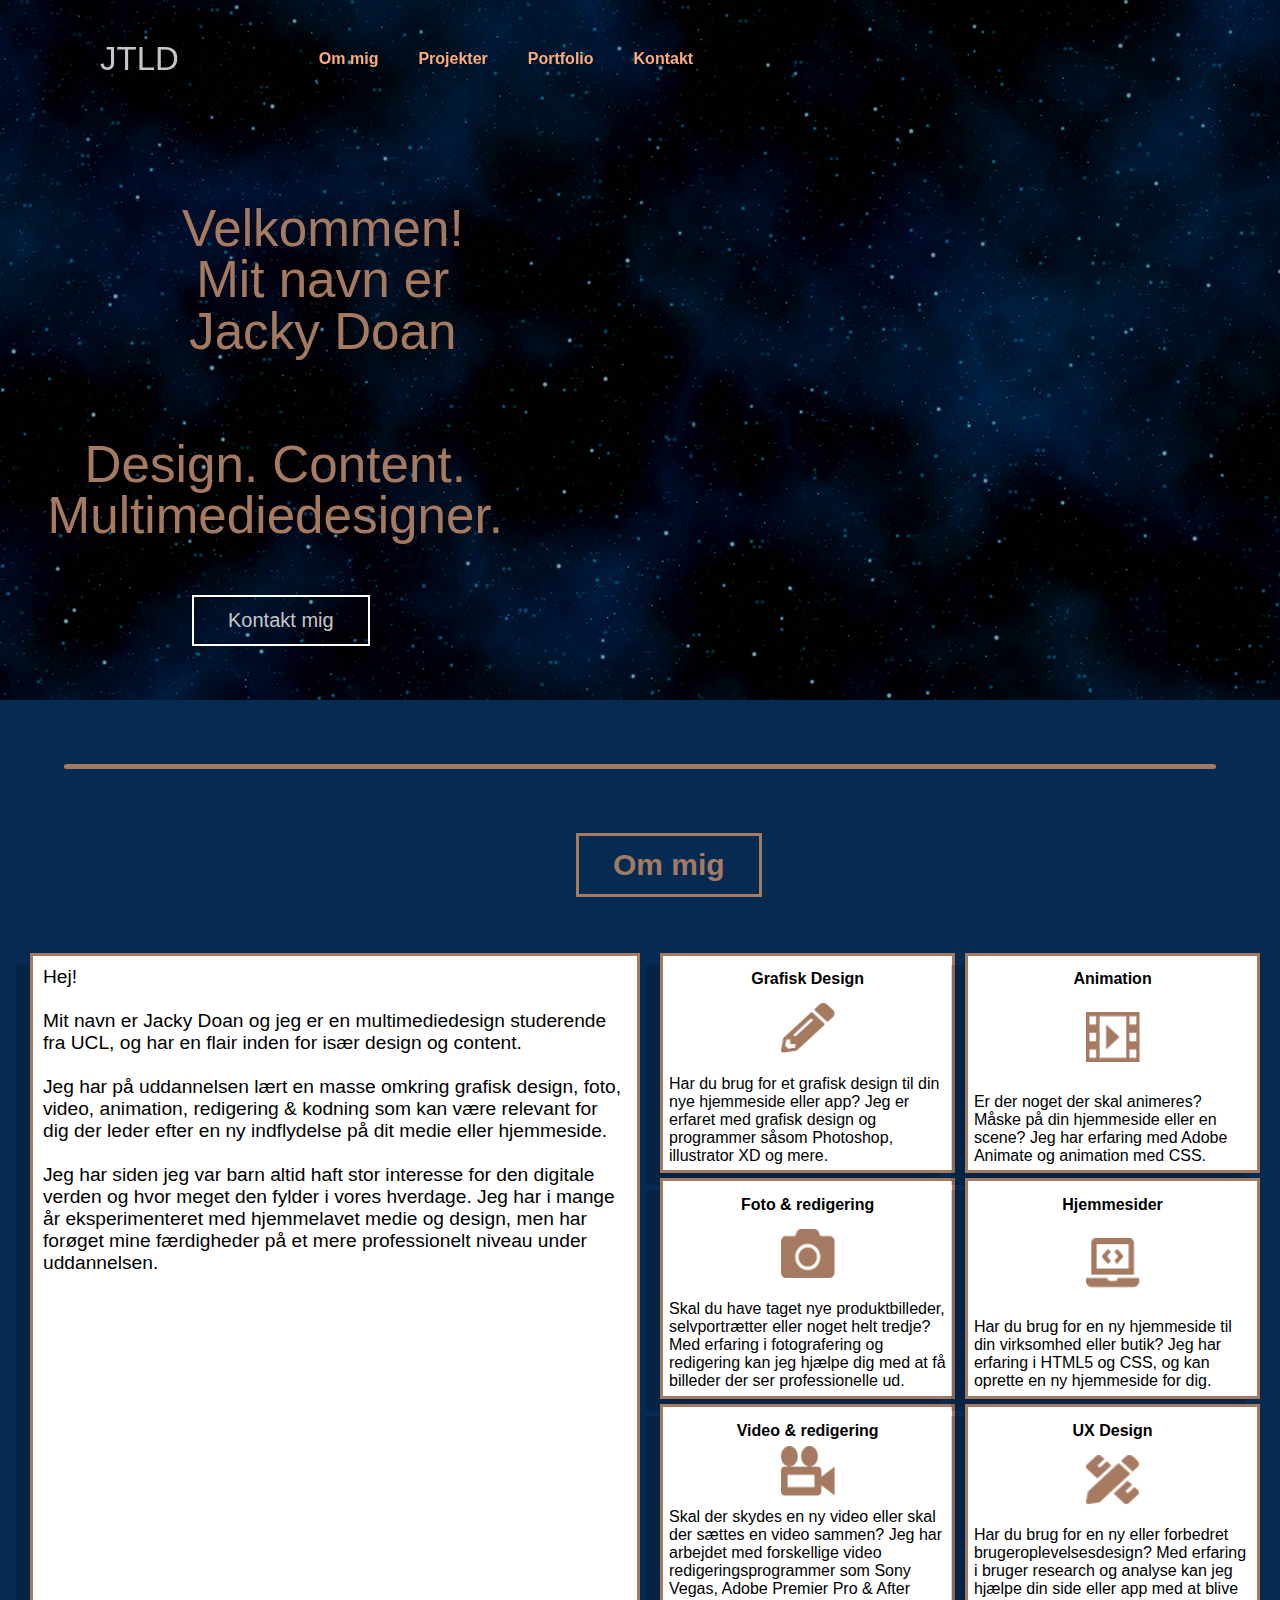
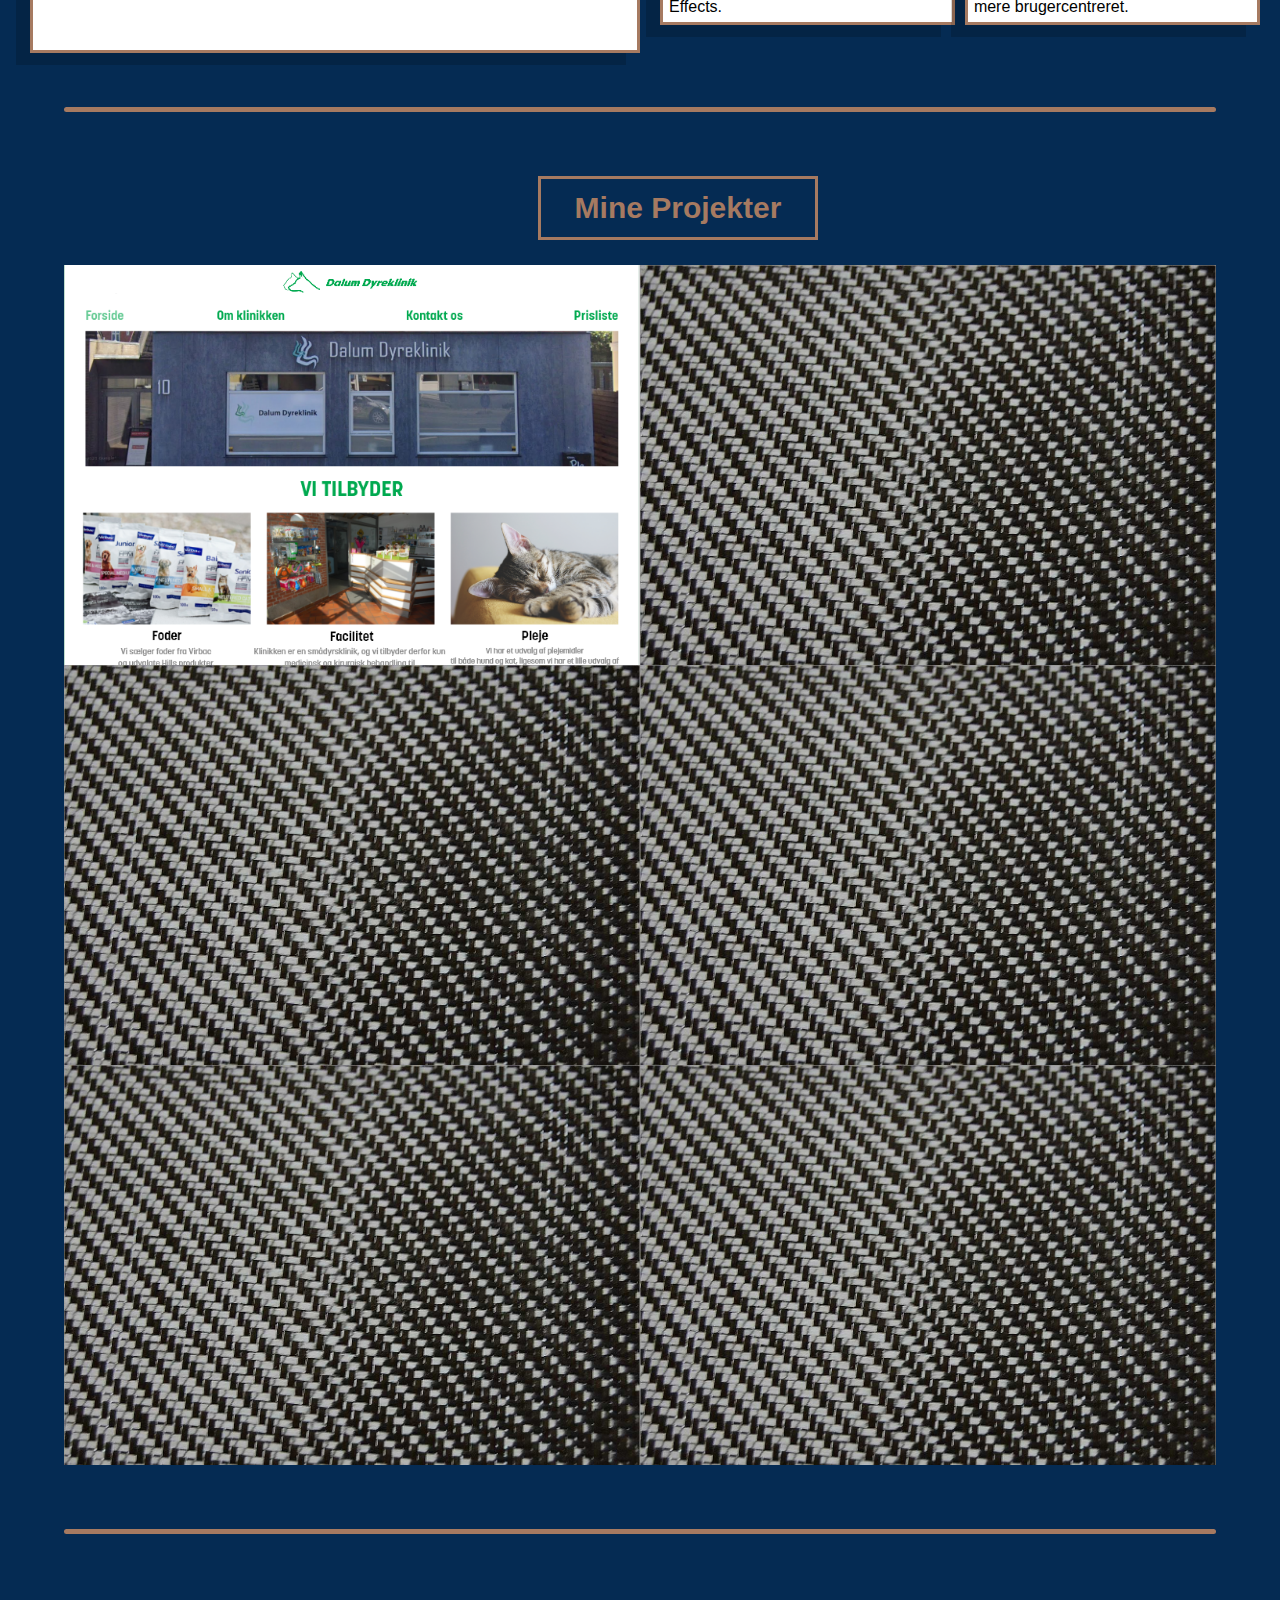
==== index.html @ afca7ecc "projekter" ====
<!DOCTYPE html>
<html lang="en">
  <head>
    <meta charset="UTF-8" />
    <meta name="viewport" content="width=device-width, initial-scale=1.0" />
    <link rel="stylesheet" type="text/css" href="style.css" />
    <title>Præsentationsportfolio</title>
  </head>

  <body>
    <div class="wrapper">
      <!--  header -->
      <header>
        <div>
          <a href="#" class="logo">JTLD</a>
          <nav>
            <ul>
              <li><a href="#about">Om mig</a></li>
              <li><a href="#projects">Projekter</a></li>
              <li><a href="https://proces.jackytld.dk/">Portfolio</a></li>
              <li><a href="#footer">Kontakt</a></li>
            </ul>
          </nav>
        </div>

        <div class="toggle" onclick="toggleClassName();"></div>
      </header>

      <!--  Sidebar -->

      <div class="sidebar">
        <ul>
          <li><a href="#about">Om mig</a></li>
          <li><a href="#projects">Projekter</a></li>
          <li><a href="https://proces.jackytld.dk/">Portfolio</a></li>
          <li><a href="#footer">Kontakt</a></li>
        </ul>
      </div>
    </div>

    <!-- Hero -->

    <section class="hero">
      <div class="split">
        <div class="hero-txt">
          <h1>Velkommen!<br>Mit navn er<br><b>Jacky Doan</b></h1>
          <p>Design. Content. Multimediedesigner.</p>
        </div>
        <div class="hero-img"></div>
      </div>

      <div class="contactBtn">
        <a href="#footer">Kontakt mig</a>
      </div>

    </section>
    
    <!-- About -->
    
    <div class="line" id="about"></div>

    <section class="about">

    <div class="ommig"><p>Om mig</p></div>

    <div class="split2">
      <div class="en">
        <div><p>Hej!<br><br>
          Mit navn er Jacky Doan og jeg er en multimediedesign studerende fra UCL, og har en flair inden for især design og content. 
          <br><br>
          Jeg har på uddannelsen lært en masse omkring grafisk design, foto, video, animation, redigering & kodning som kan være relevant for dig der leder efter en ny indflydelse på dit medie eller hjemmeside.
          <br><br>
          Jeg har siden jeg var barn altid haft stor interesse for den digitale verden og hvor meget den fylder i vores hverdage. Jeg har i mange år eksperimenteret med hjemmelavet medie og design, men har forøget mine færdigheder på et mere professionelt niveau under uddannelsen.</div>
        </p>
        </div>

      <div class="seks">
        <div class="boxes">
          <div class="box1">
            <h4 class="skills-title">Grafisk Design</h4>
              <img src="images/pencil-alt.png" class="skills-img"/>
            <p class="box-txt">Har du brug for et grafisk design til din
            nye hjemmeside eller app? Jeg er 
            erfaret med grafisk design og
            programmer såsom Photoshop, illustrator
            XD og mere.</p>
            </div>

          <div class="box2">
            <h4 class="skills-title">Foto & redigering</h4>
              <img src="images/camera.png" class="skills-img"/>
            <p class="box-txt">Skal du have taget nye produktbilleder,
            selvportrætter eller noget helt tredje?
            Med erfaring i fotografering og 
            redigering kan jeg hjælpe dig med at få
            billeder der ser professionelle ud.</p>
            </div>

          <div class="box3">
            <h4 class="skills-title">Video & redigering</h4>
              <img src="images/metro-video-camera.png" class="skills-img"/>
            <p class="box-txt">Skal der skydes en ny video eller skal der
            sættes en video sammen? Jeg har arbejdet
            med forskellige video redigeringsprogrammer 
            som Sony Vegas, Adobe Premier Pro
            & After Effects.</p>
            </div>
        </div>

        <div class="boxes">
          <div class="box4">
            <h4 class="skills-title">Animation</h4>
            <img src="images/metro-film.png" class="skills-img"/>
            <p class="box-txt">Er der noget der skal animeres? Måske 
            på din hjemmeside eller en scene?  Jeg
            har erfaring med Adobe Animate og 
            animation med CSS.</p></div>

          <div class="box5">
            <h4 class="skills-title">Hjemmesider</h4>
            <img src="images/laptop-code.png" class="skills-img"/>
            <p class="box-txt">Har du brug for en ny hjemmeside til din 
            virksomhed eller butik? Jeg har erfaring i HTML5 og CSS, 
            og kan oprette en ny hjemmeside for dig.</p>
          </div>

          <div class="box6">
            <h4 class="skills-title">UX Design</h4>
            <img src="images/pencil-ruler.png" class="skills-img"/>
            <p class="box-txt">Har du brug for en ny eller forbedret 
              brugeroplevelsesdesign? Med erfaring i bruger research og analyse 
              kan jeg hjælpe din side eller app med at blive mere brugercentreret.</p></div>
        </div>
      </div>
    </div>
</section>

    <div class="line" id="projects"></div>

  <!-- Projekter -->

    <div class="mineprojekter"><p>Mine Projekter</p></div>

    <section class="projects">

      <div class="portfolio">

        <!--Portfolio item 1-->
        <a href="portfolio-item.html" class="portfolio-item">
            <img src="images/redesign.png" class="portfolio-img">
        </a>

        <!--Portfolio item 2-->
        <a href="#" class="portfolio-item">
          <img src="images/portfolio-template.jpg" alt="" class="portfolio-img">
      </a>

        <!--Portfolio item 3-->
        <a href="#" class="portfolio-item">
          <img src="images/portfolio-template.jpg" alt="" class="portfolio-img">
      </a>

        <!--Portfolio item 4-->
        <a href="#" class="portfolio-item">
          <img src="images/portfolio-template.jpg" alt="" class="portfolio-img">
      </a>

        <!--Portfolio item 5-->
        <a href="#" class="portfolio-item">
          <img src="images/portfolio-template.jpg" alt="" class="portfolio-img">
      </a>

        <!--Portfolio item 6-->
        <a href="#" class="portfolio-item">
          <img src="images/portfolio-template.jpg" alt="" class="portfolio-img">
      </a>

      </div>

<!---
    <div class="split3">

      <div class="projekter">

        <div class="projekt-container"></div>
        <div class="projekt-billede"></div>
        <div class="projekt-beskrivelse">test</div>

        <div class="projekt-container"></div>
        <div class="projekt-billede"></div>
        <div class="projekt-beskrivelse">test</div>

        <div class="projekt-container"></div>
        <div class="projekt-billede"></div>
        <div class="projekt-beskrivelse">test</div>

        <div class="projekt-container"></div>
        <div class="projekt-billede"></div>
        <div class="projekt-beskrivelse">test</div>

        <div class="projekt-container"></div>
        <div class="projekt-billede"></div>
        <div class="projekt-beskrivelse">test</div>

        <div class="projekt-container"></div>
        <div class="projekt-billede"></div>
        <div class="projekt-beskrivelse">test</div>

      </div> -->

    </div>
</section>

    <div class="line"></div>
  <!-- Kontakt Mig -->
    <footer id="footer">Kontakt</footer>

    <script type="text/javascript">
      function toggleClassName() {
        var sidebar = document.querySelector(".sidebar");
        var wrapper = document.querySelector(".wrapper");
        var toggle = document.querySelector(".toggle");
        sidebar.classList.toggle("active");
        wrapper.classList.toggle("active");
        toggle.classList.toggle("active");
      }

      window.addEventListener("scroll", function () {
        var header = document.querySelector("header");
        header.classList.toggle("sticky", window.scrollY > 0);
      });
    </script>

  </body>
</html>
---- style.css ----
/* UTIL */

:root {
  --background: #052b53;
  --lightgrey: #c5c6c7;
  --orange: #a67a61;
  --grey: #6E6E74;
}

img {
  width: 100%;
}

/* SITE */

@import url('https://fonts.googleapis.com/css2?family=Montserrat:ital,wght@0,100;0,200;0,300;0,400;0,500;0,600;0,700;0,800;0,900;1,100;1,200;1,300;1,400;1,600;1,700;1,800;1,900&display=swap');
@import url("https://use.typekit.net/xly5fcc.css");

* {
  margin: 0;
  padding: 0;
  box-sizing: border-box;
  scroll-behavior: smooth;
  font-family: 'Montserrat', sans-serif;
}
body {
  background: var(--background);
  height: 1000px;
  overflow-x: hidden;
}

.wrapper {
  position: relative;
  transition: 0.5s;
  left: 0;
}
.wrapper.active {
  left: -250px;
}

/* --- HEADER --- */

header {
  position: fixed;
  top: 0;
  left: 0;
  width: 100%;
  padding: 40px 100px;
  display: flex;
  justify-content: space-between;
  align-items: center;
  z-index: 10000;
  transition: 0.5s;
}

header div {
  display: flex;
}

header.sticky {
  padding: 20px 100px;
  background: var(--grey);
}

header .toggle {
  position: relative;
  width: 36px;
  height: 28px;
  background: url(images/toggle.png);
  background-size: cover;
  cursor: pointer;
}
header .toggle.active {
  background: url(images/close.png);
  background-size: cover;
}

@media (min-width: 991px) {
  header .toggle {
    display: none;
  }
}
.logo {
  display: flex;
  font-size: 33px;
  text-decoration: none;
  color: var(--lightgrey);
}

@media (max-width: 991px) {
  nav {
    display: none;
  }
}

nav ul {
  margin-left: 120px;
  display: flex;
  height: 100%;
  align-items: center;
  list-style: none;
}

nav ul a {
  padding: 20px 20px;
  text-decoration: none;
  color: #fdab7b;
  font-weight: bold;
}

nav ul a:hover {
  color: rgb(255, 255, 255);
}


/* --- SIDEBAR --- */

.sidebar {
  position: fixed;
  right: -200px;
  top: 0;
  width: 200px;
  height: 100%;
  background: var(--grey);
  display: flex;
  justify-content: center;
  align-items: center;
  z-index: 100;
  transition: 0.5s;
}
.sidebar.active {
  right: 0;
}
.sidebar ul {
  position: relative;
  display: flex;
  flex-direction: column;
}
.sidebar ul li {
  list-style: none;
  margin: 5px 0;
}
.sidebar ul li a {
  color: #fff;
  font-size: 30px;
  font-weight: 400;
  text-decoration: none;
}
.sidebar ul li a:hover {
  color: #3f8ffc;
}

/* --- HERO --- */

.hero {
  background-image: linear-gradient(rgba(0, 0, 0, 0.445), rgba(0, 0, 0, 0.411)),
    url("images/space3.jpg");
  height: 700px;
  width: 100%;
  object-fit: contain;
  background-position: center;
  background-size: cover;
}

.split {
  display: flex;
  height: 100%;
}

.split div {
  display: flex;
  justify-content: center;
  align-items: center;
  width: 50%;
}

.hero-txt {
  color: var(--orange);
  width: 100%;
}

.hero-txt h1 {
  font-weight: 300;
  color: var(--orange);
  line-height: 1em;
  text-align: center;
  position: relative;
  font-size: 4vw;
  bottom: 10%;
  left: 35%;
  width: 100%;
}

.hero-txt p {
  font-weight: 300;
  line-height: 1em;
  color: var(--orange);
  text-align: center;
  position: relative;
  font-size: 4vw;
  top: 20%;
  right: 30%;
}

.hero-img {
  background-image: url("images/portraet2.png");
  position: relative;
  height: 100%;
  background-position: right bottom;
  background-size: contain;
  background-repeat: no-repeat;

}

.line {
  width: 90%;
  height: 5px;
  background: var(--orange);
  margin: 5%;
  border-radius: 5px;
}

.contactBtn {
  display: inline-block;
  text-decoration: none;
  color: #fff;
  border: 2px solid #fff;
  padding: 12px 34px;
  font-size: 20px;
  background: transparent;
  position: relative;
  cursor: pointer;
  bottom: 15%;
  left: 15%;
}

.contactBtn:hover {
  border: 2px solid #c0c0c0;
  background: #c0c0c083;
  transition: 1s;
}

.contactBtn a {
  text-decoration: none;
  color: var(--lightgrey);
}

@media (max-width: 991px) {
  
.hero {
    height: 40%;
    width: 100%;;
  }

  .hero-txt h1 {
    font-size: 5vw;
    position: relative;
    left: 60%;
  }

  .hero-txt p {
    font-size: 5vw;
    position: relative;
    right: 20%;
  }

  .contactBtn {
  font-size: 2.5vw;
}

}

/* --- About --- */

.ommig {
  font-family: "futura-pt", sans-serif;
  font-style: normal;
  color: var(--orange);
  font-weight: bold;
  font-size: 30px;
  position: relative;
  border: 3px solid var(--orange);
  display: inline-block;
  text-decoration: none;
  background: transparent;
  padding: 12px 34px;
  margin-left: 45%;
  margin-bottom: 2%;
  
}

.split2 {
  display: flex;
  height: 700px;
  font-family: 'Futura PT', sans-serif;
  font-weight: medium;
  margin: 20px;
}

.en {
  display: flex;
  height: 100%;
  background-color: white;
  margin: 10px;
  padding: 10px;
  width: 50%;
  border: 3px solid var(--orange);
  font-size: 1.5vw;
  box-shadow: -14px 12px 0px rgba(0, 0, 0, 0.16);
  font-family: 'futura-pt', sans-serif;
}

.seks {
  display: flex;
  max-height: 700px;
  width: 50%;
}

.seks div {
  width: 100%;
  margin: 5px;
}


.box1, .box2, .box3, .box4, .box5, .box6 {
  background-color: white;
  height: 32%;
  border: 3px solid var(--orange);
  box-shadow: -14px 12px 0px rgba(0, 0, 0, 0.16);
  position: relative;
  display: flex;
  flex-direction: column;
}

.box-txt {
  padding: 2%;
}

.skills-title {
  text-align: center;
  margin-top: 5%;
}

.skills-img {
  height: 50px;
  width: 54px;
  margin: auto;
  max-width: 100%;
}

@media (max-width: 991px) {
  .split2 {
    flex-direction: column;
  }

  .en {
    width: 96%;
    margin-right: 10px;
    font-size: 12px;
  }

  .seks {
    width: 96%;
    height: 100%;
    font-size: 12px;
  }

  .ommig {
    font-size: 16px;
  }

}

/* --- Projekter --- */

.mineprojekter {
  font-family: "futura-pt", sans-serif;
  font-style: normal;
  color: var(--orange);
  font-weight: bold;
  font-size: 30px;
  position: relative;
  border: 3px solid var(--orange);
  display: inline-block;
  text-decoration: none;
  background: transparent;
  padding: 12px 34px;
  margin-left: 42%;
  margin-bottom: 2%;
}

.projects {
  margin-left: 5%;
  margin-right: 5%;
}

.portfolio {
  display: grid;
  grid-template-columns: repeat(auto-fit, minmax(500px, 1fr));
}

.portfolio-item {
  background: var(--orange);
  overflow: hidden;
  height: 400px;
}

.portfolio-img {
  transition: transform 750ms cubic-bezier(.5, 0, .5, 1),
  opacity 250ms linear;
}

.portfolio-img:hover {
  transform: scale(1.2);
  opacity: .75;
}

/* Individual portfolio item styles */

.content {
}

.portfolio-container {
  margin-top: 10%;
  margin-left: 5%;
  margin-right: 5%;
  padding: 2%;
  background-color: white;
  border: 5px solid var(--orange);
  box-shadow: -14px 12px 0px rgba(0, 0, 0, 0.16);
}

.portfolio-item-individual {
  max-width: 1000px;
  margin: 0 auto;
}

.portfolio-item-individual p, h1 {
  max-width: 1000px;
  margin-left: 2%;
  font-size: 28px;
}

.gap {
  height: 7%;
}

/*
.split3 {
  display: grid;
  height: 100%;
  margin-left: 5%;
  margin-right: 5%;
  grid-template-rows: repeat(6, 1fr);
  grid-template-columns: repeat(2, 1fr);
 
}

.projekt-container {
  display: grid;
  grid-template-rows: repeat(2, 1fr);
}

.projekt-billede {
  display: grid;
  background-color: white;
  height: 100%;
  width: 500px;
  border: 3px solid var(--orange);
}

.projekt-beskrivelse {
  display: grid;
  height: 100%;
  width: 500px;
  border: 1px solid black;
}  */
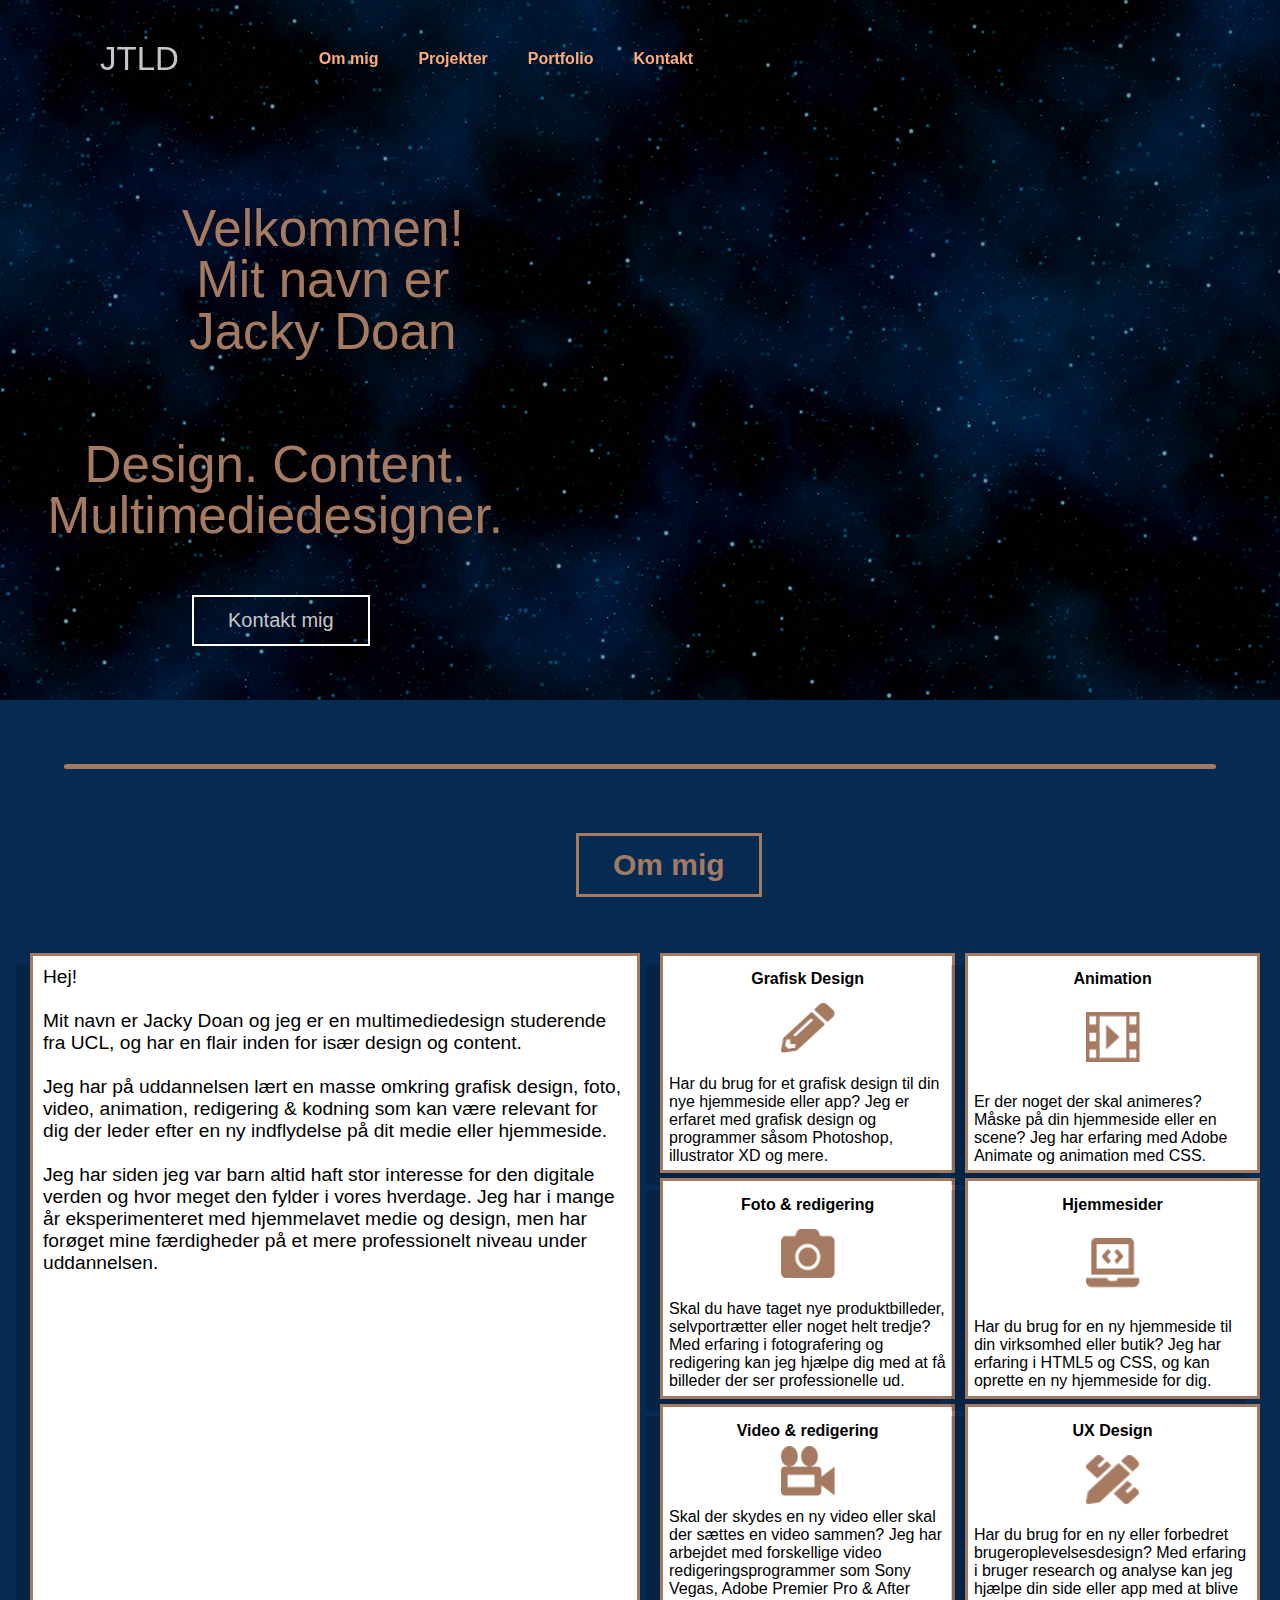
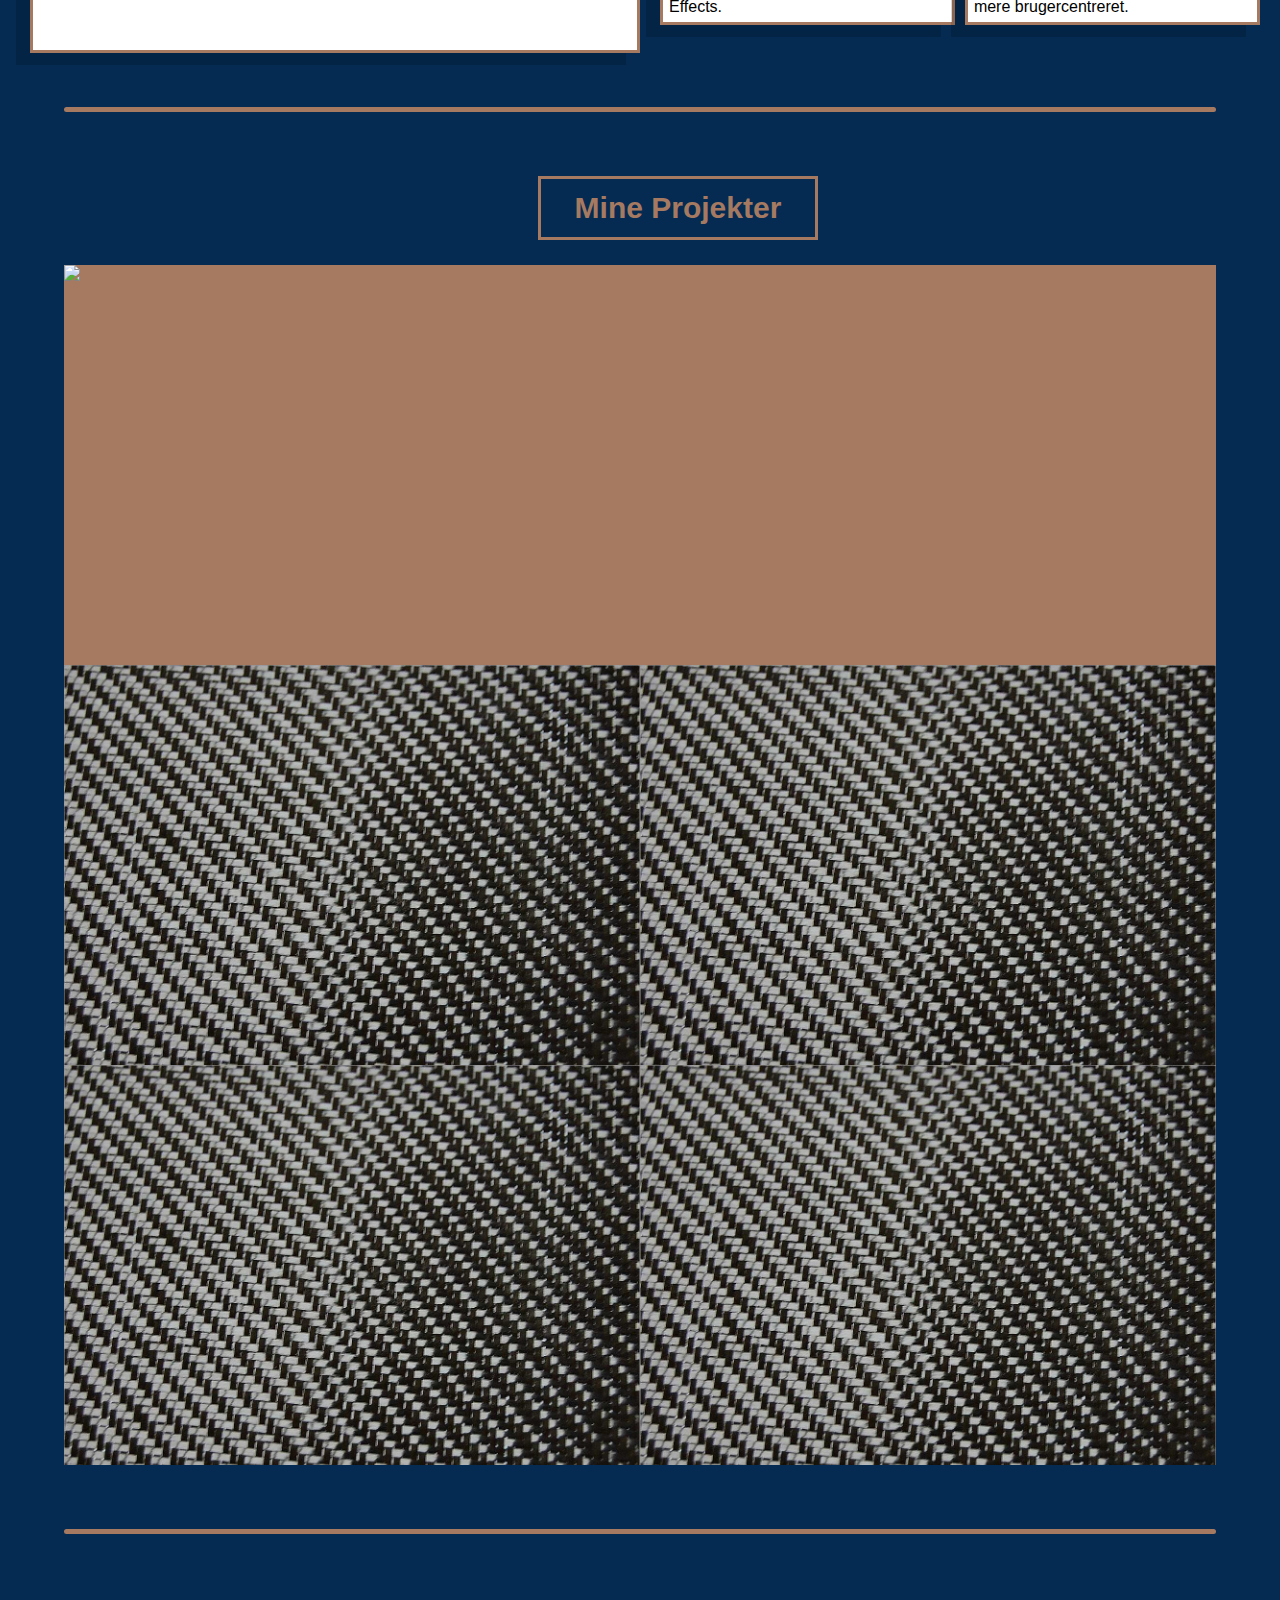
==== commit b8d7da66: "portfolio" ====
--- a/index.html
+++ b/index.html
@@ -147,31 +147,31 @@
 
         <!--Portfolio item 1-->
         <a href="portfolio-item.html" class="portfolio-item">
-            <img src="images/redesign.png" class="portfolio-img">
+            <img src="images/Monitor-Pro-Display-XDR-Mockup.png" class="portfolio-img">
         </a>
 
         <!--Portfolio item 2-->
-        <a href="#" class="portfolio-item">
-          <img src="images/portfolio-template.jpg" alt="" class="portfolio-img">
+        <a href="portfolio-item2.html" class="portfolio-item">
+          <img src="images/installationsprojektmockup.png" alt="" class="portfolio-img">
       </a>
 
         <!--Portfolio item 3-->
-        <a href="#" class="portfolio-item">
+        <a href="portfolio-item3.html" class="portfolio-item">
           <img src="images/portfolio-template.jpg" alt="" class="portfolio-img">
       </a>
 
         <!--Portfolio item 4-->
-        <a href="#" class="portfolio-item">
+        <a href="portfolio-item4.html" class="portfolio-item">
           <img src="images/portfolio-template.jpg" alt="" class="portfolio-img">
       </a>
 
         <!--Portfolio item 5-->
-        <a href="#" class="portfolio-item">
+        <a href="portfolio-item5.html" class="portfolio-item">
           <img src="images/portfolio-template.jpg" alt="" class="portfolio-img">
       </a>
 
         <!--Portfolio item 6-->
-        <a href="#" class="portfolio-item">
+        <a href="portfolio-item6.html" class="portfolio-item">
           <img src="images/portfolio-template.jpg" alt="" class="portfolio-img">
       </a>
 
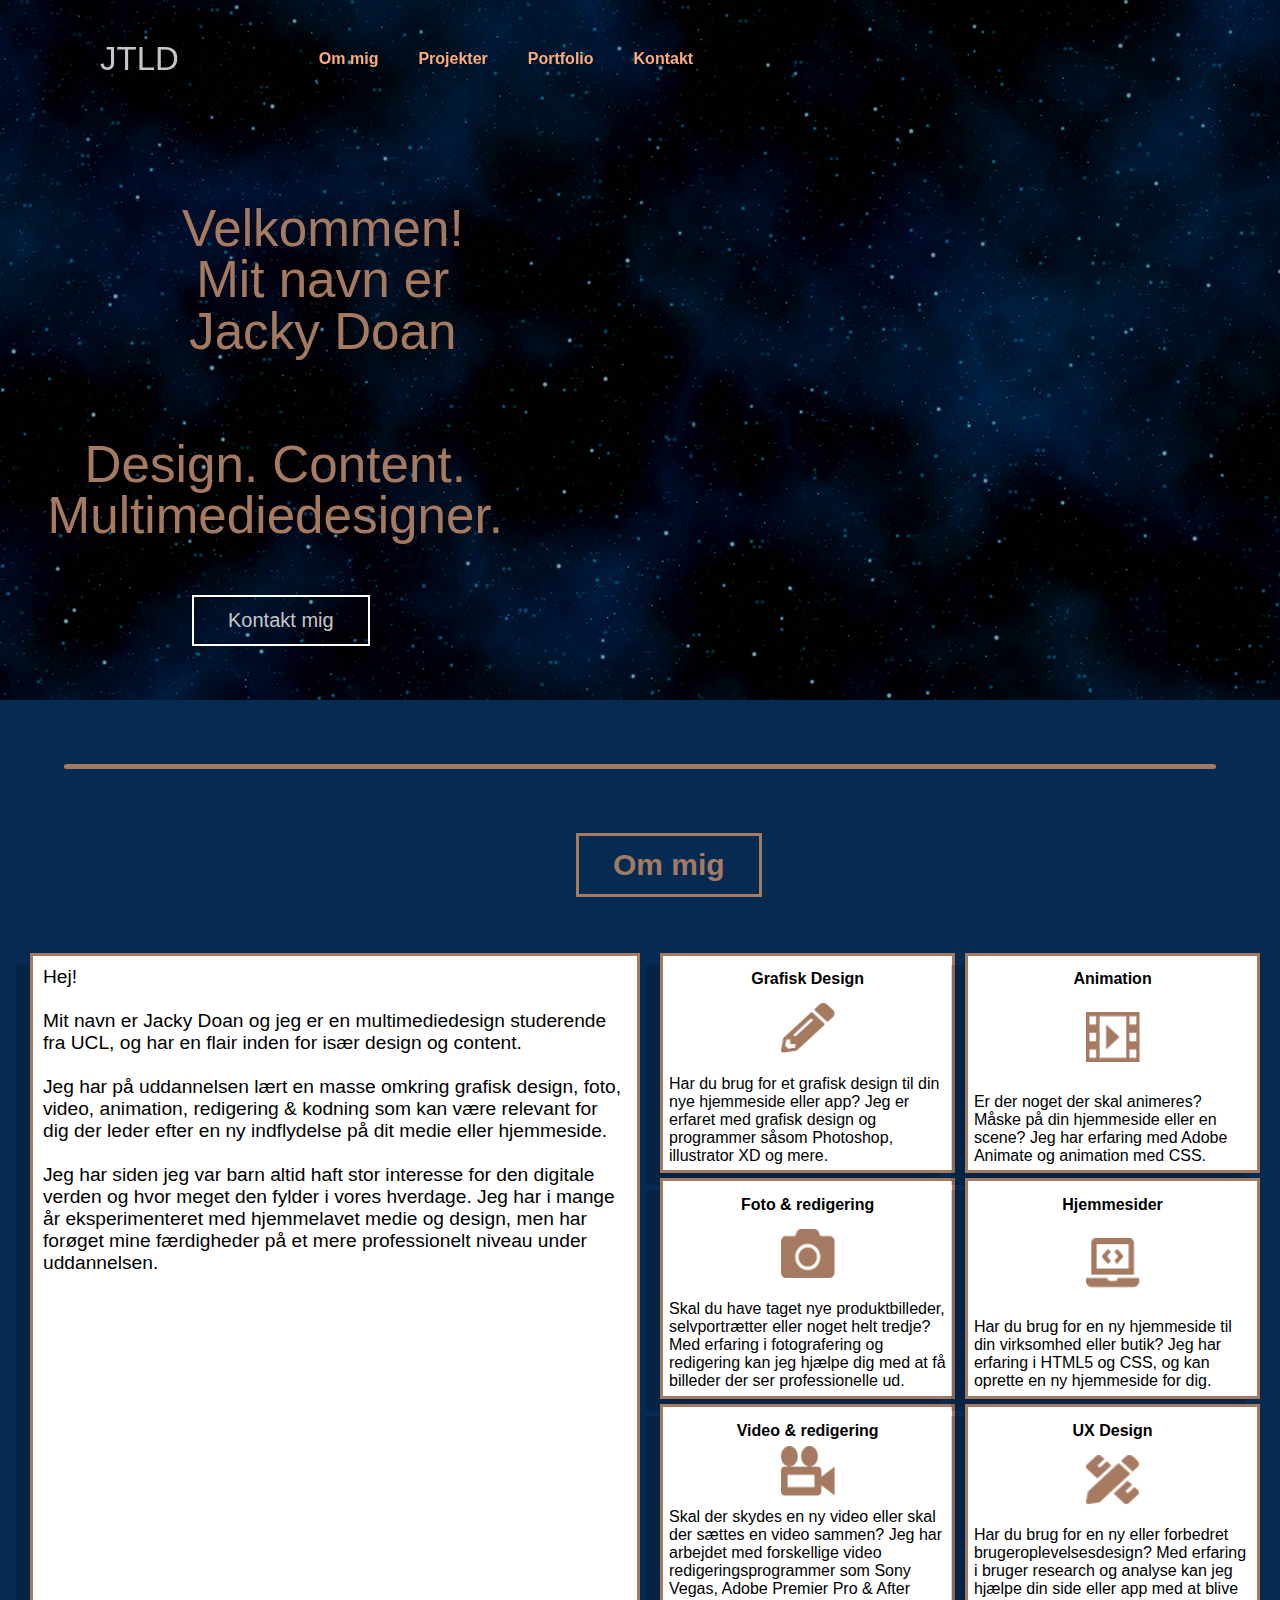
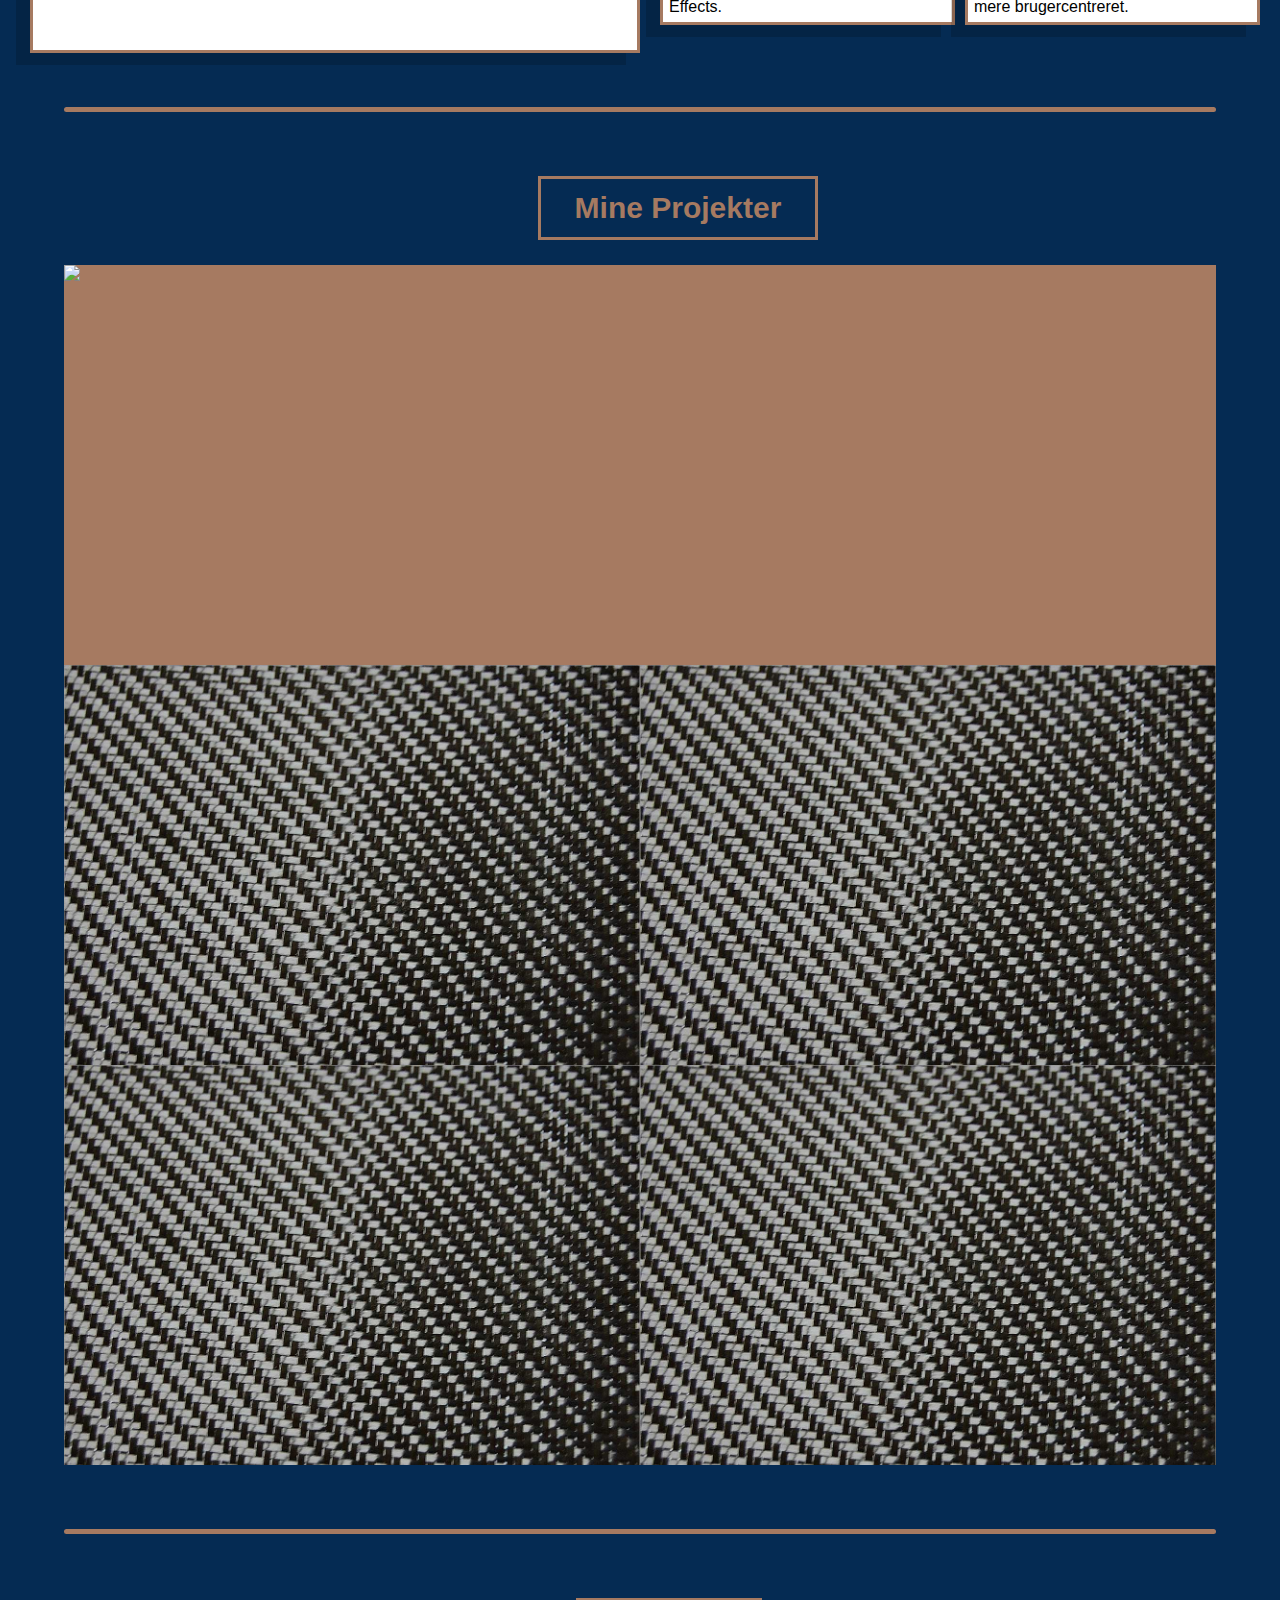
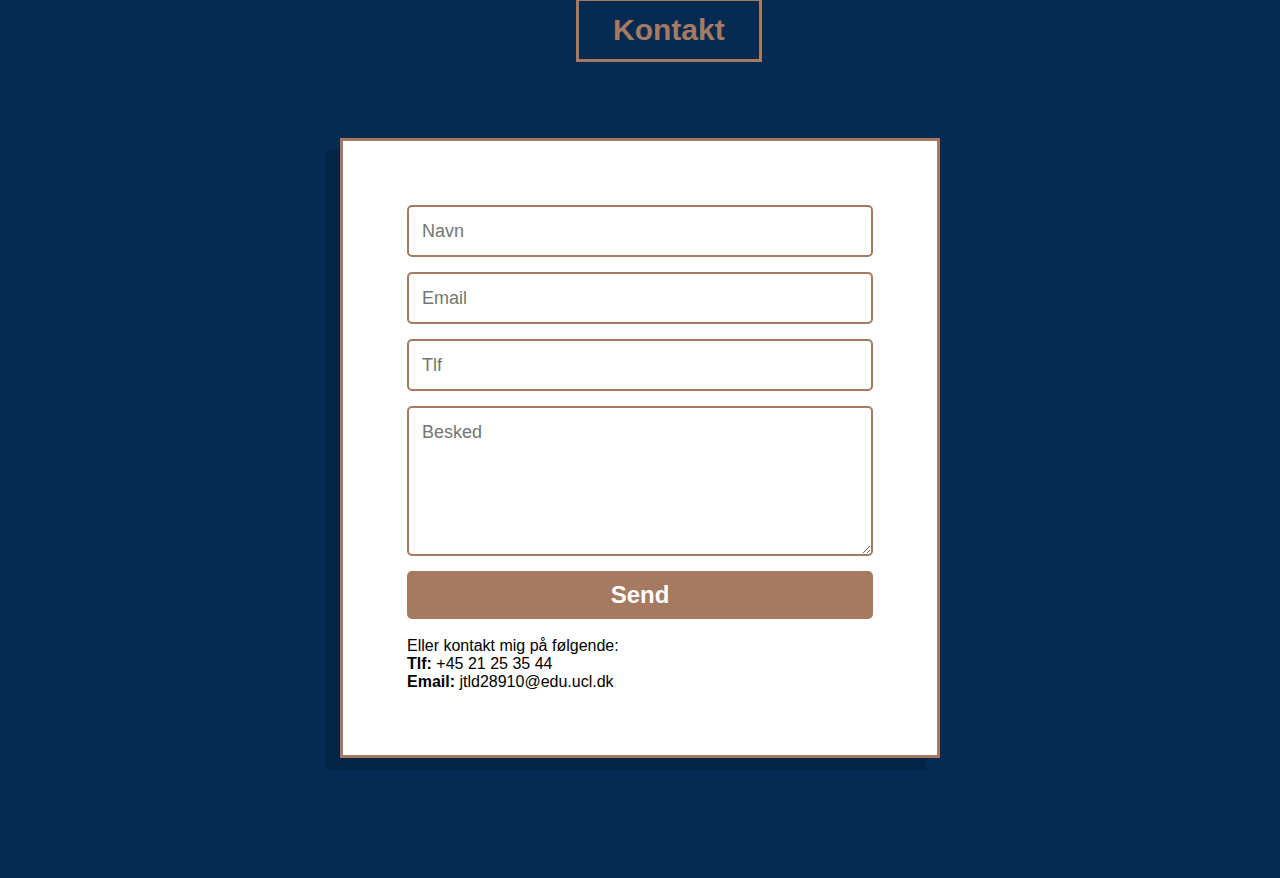
==== commit 4ae26ed9: "Contact form" ====
--- a/index.html
+++ b/index.html
@@ -177,43 +177,33 @@
 
       </div>
 
-<!---
-    <div class="split3">
-
-      <div class="projekter">
-
-        <div class="projekt-container"></div>
-        <div class="projekt-billede"></div>
-        <div class="projekt-beskrivelse">test</div>
-
-        <div class="projekt-container"></div>
-        <div class="projekt-billede"></div>
-        <div class="projekt-beskrivelse">test</div>
-
-        <div class="projekt-container"></div>
-        <div class="projekt-billede"></div>
-        <div class="projekt-beskrivelse">test</div>
-
-        <div class="projekt-container"></div>
-        <div class="projekt-billede"></div>
-        <div class="projekt-beskrivelse">test</div>
-
-        <div class="projekt-container"></div>
-        <div class="projekt-billede"></div>
-        <div class="projekt-beskrivelse">test</div>
-
-        <div class="projekt-container"></div>
-        <div class="projekt-billede"></div>
-        <div class="projekt-beskrivelse">test</div>
-
-      </div> -->
-
     </div>
 </section>
 
     <div class="line"></div>
-  <!-- Kontakt Mig -->
-    <footer id="footer">Kontakt</footer>
+    
+    
+
+  <!-- Kontakt -->
+
+    <div class="kontakt"><p>Kontakt</p></div>
+    <footer id="footer">
+
+      <form>      
+        <input name="name" type="text" class="feedback-input" placeholder="Navn" />   
+        <input name="email" type="text" class="feedback-input" placeholder="Email" />
+        <input name="tlf" type="text" class="feedback-input" placeholder="Tlf" />
+        <textarea name="text" class="feedback-input" placeholder="Besked"></textarea>
+        <input type="submit" value="Send"/>
+        <p><br>Eller kontakt mig på følgende:<br><b>Tlf:</b> +45 21 25 35 44<br><b>Email:</b> jtld28910@edu.ucl.dk</p>
+      </form>
+
+      <div class="contact-box">
+      </div>
+
+    </footer>
+
+    <div class="gap"></div>
 
     <script type="text/javascript">
       function toggleClassName() {
--- a/style.css
+++ b/style.css
@@ -416,9 +416,6 @@
 }
 
 /* Individual portfolio item styles */
-
-.content {
-}
 
 .portfolio-container {
   margin-top: 10%;
@@ -445,34 +442,86 @@
   height: 7%;
 }
 
-/*
-.split3 {
-  display: grid;
-  height: 100%;
-  margin-left: 5%;
-  margin-right: 5%;
-  grid-template-rows: repeat(6, 1fr);
-  grid-template-columns: repeat(2, 1fr);
- 
-}
-
-.projekt-container {
-  display: grid;
-  grid-template-rows: repeat(2, 1fr);
-}
-
-.projekt-billede {
-  display: grid;
-  background-color: white;
-  height: 100%;
+
+/* --- Kontakt --- */
+
+.footer {
+  height: 700px;
+}
+
+.kontakt {
+  font-family: "futura-pt", sans-serif;
+  font-style: normal;
+  color: var(--orange);
+  font-weight: bold;
+  font-size: 30px;
+  position: relative;
+  border: 3px solid var(--orange);
+  display: inline-block;
+  text-decoration: none;
+  background: transparent;
+  padding: 12px 34px;
+  margin-left: 45%;
+  margin-bottom: 2%;
+}
+
+/*.contact-box {
   width: 500px;
-  border: 3px solid var(--orange);
-}
-
-.projekt-beskrivelse {
-  display: grid;
-  height: 100%;
-  width: 500px;
-  border: 1px solid black;
-}  */
-
+  height: 500px;
+  background-color: #fff;
+  border: 3px solid var(--orange);
+  top: 50%;
+  left: 50%;
+  position: relative;
+}*/
+
+form { 
+  max-width:600px; 
+  margin:50px auto; 
+  background: white;
+  border: 3px solid var(--orange);
+  padding: 5%;
+  box-shadow: -14px 12px 0px rgba(0, 0, 0, 0.16);
+}
+
+.feedback-input {
+  color:black;
+  font-family: Helvetica, Arial, sans-serif;
+  font-weight:500;
+  font-size: 18px;
+  border-radius: 5px;
+  line-height: 22px;
+  background-color: transparent;
+  border: 2px solid var(--orange);
+  transition: all 0.3s;
+  padding: 13px;
+  margin-bottom: 15px;
+  width:100%;
+  box-sizing: border-box;
+  outline:0;
+}
+
+.feedback-input:focus { border:2px solid #CC4949; }
+
+textarea {
+  height: 150px;
+  line-height: 150%;
+  resize:vertical;
+}
+
+[type="submit"] {
+  font-family: 'Montserrat', sans-serif;
+  width: 100%;
+  background:var(--orange);
+  border-radius:5px;
+  border:0;
+  cursor:pointer;
+  color:white;
+  font-size:24px;
+  padding-top:10px;
+  padding-bottom:10px;
+  transition: all 0.3s;
+  margin-top:-4px;
+  font-weight:700;
+}
+[type="submit"]:hover { background:#CC4949; }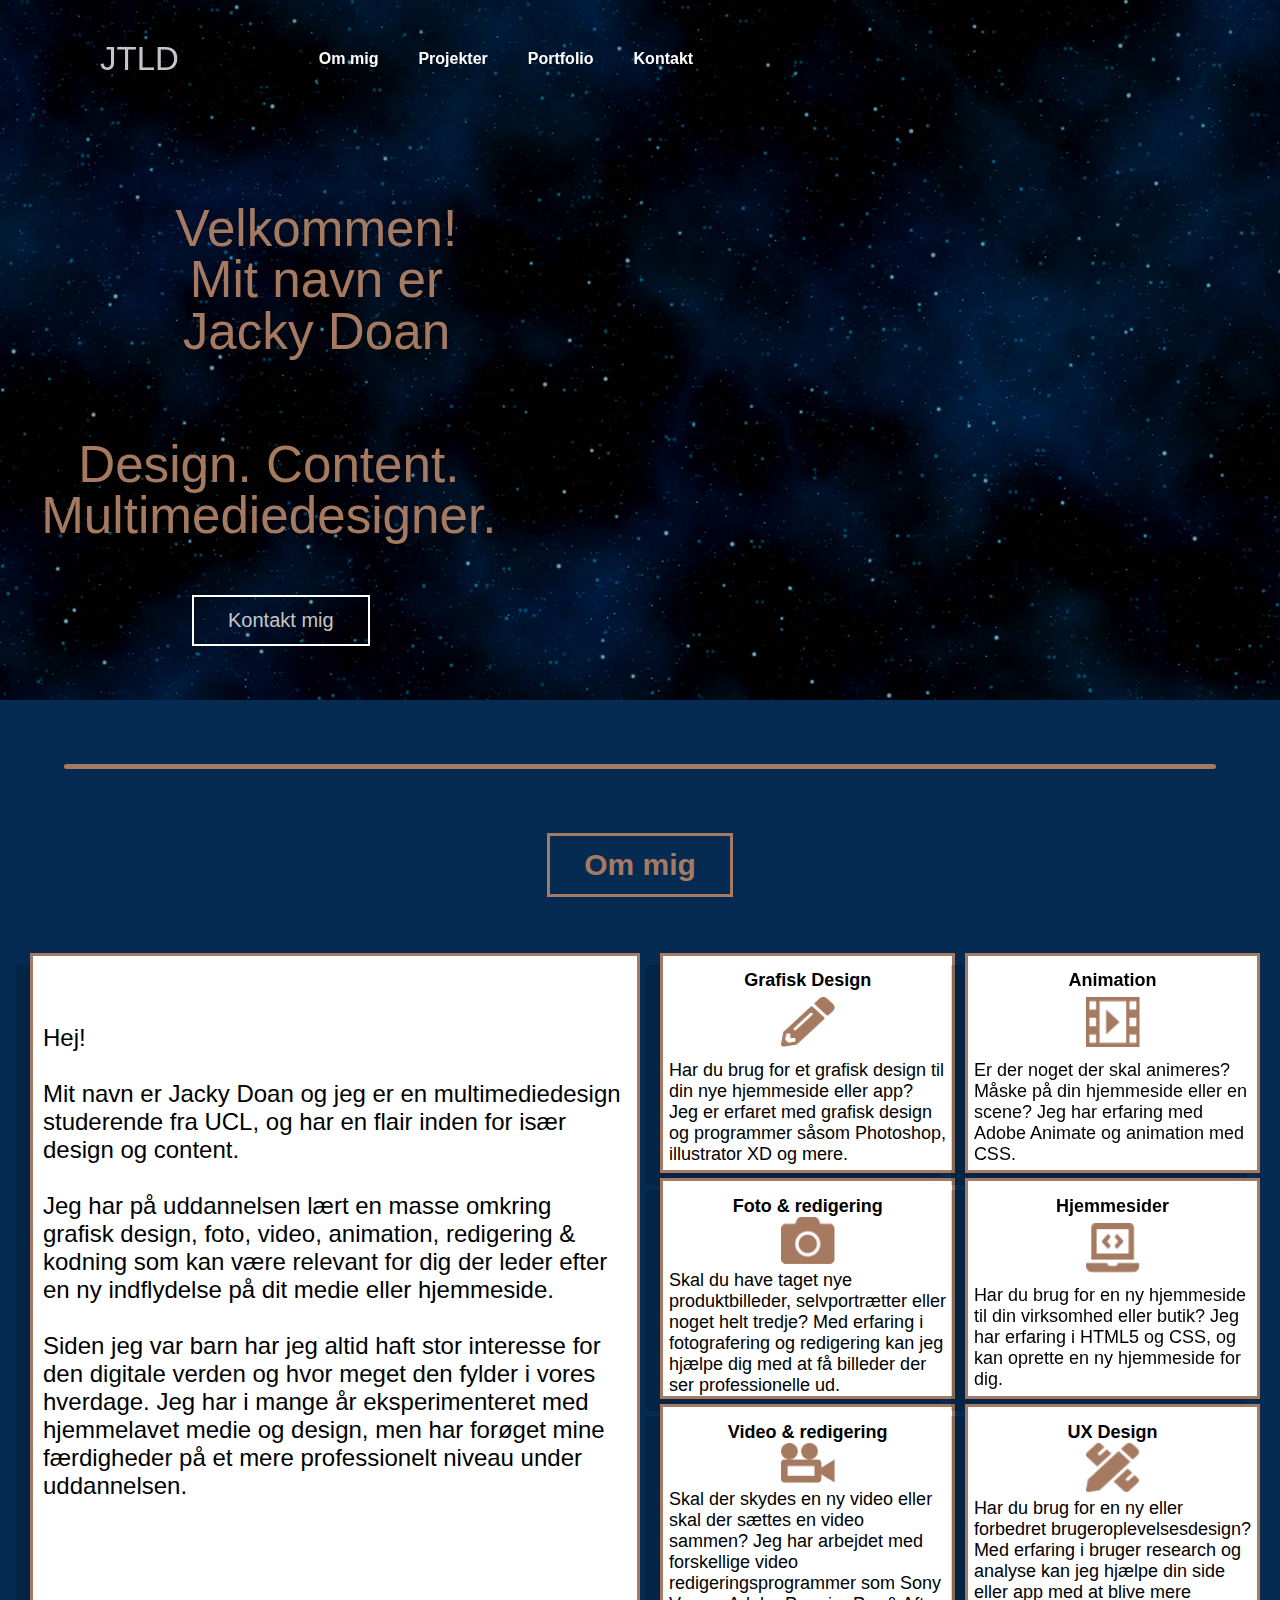
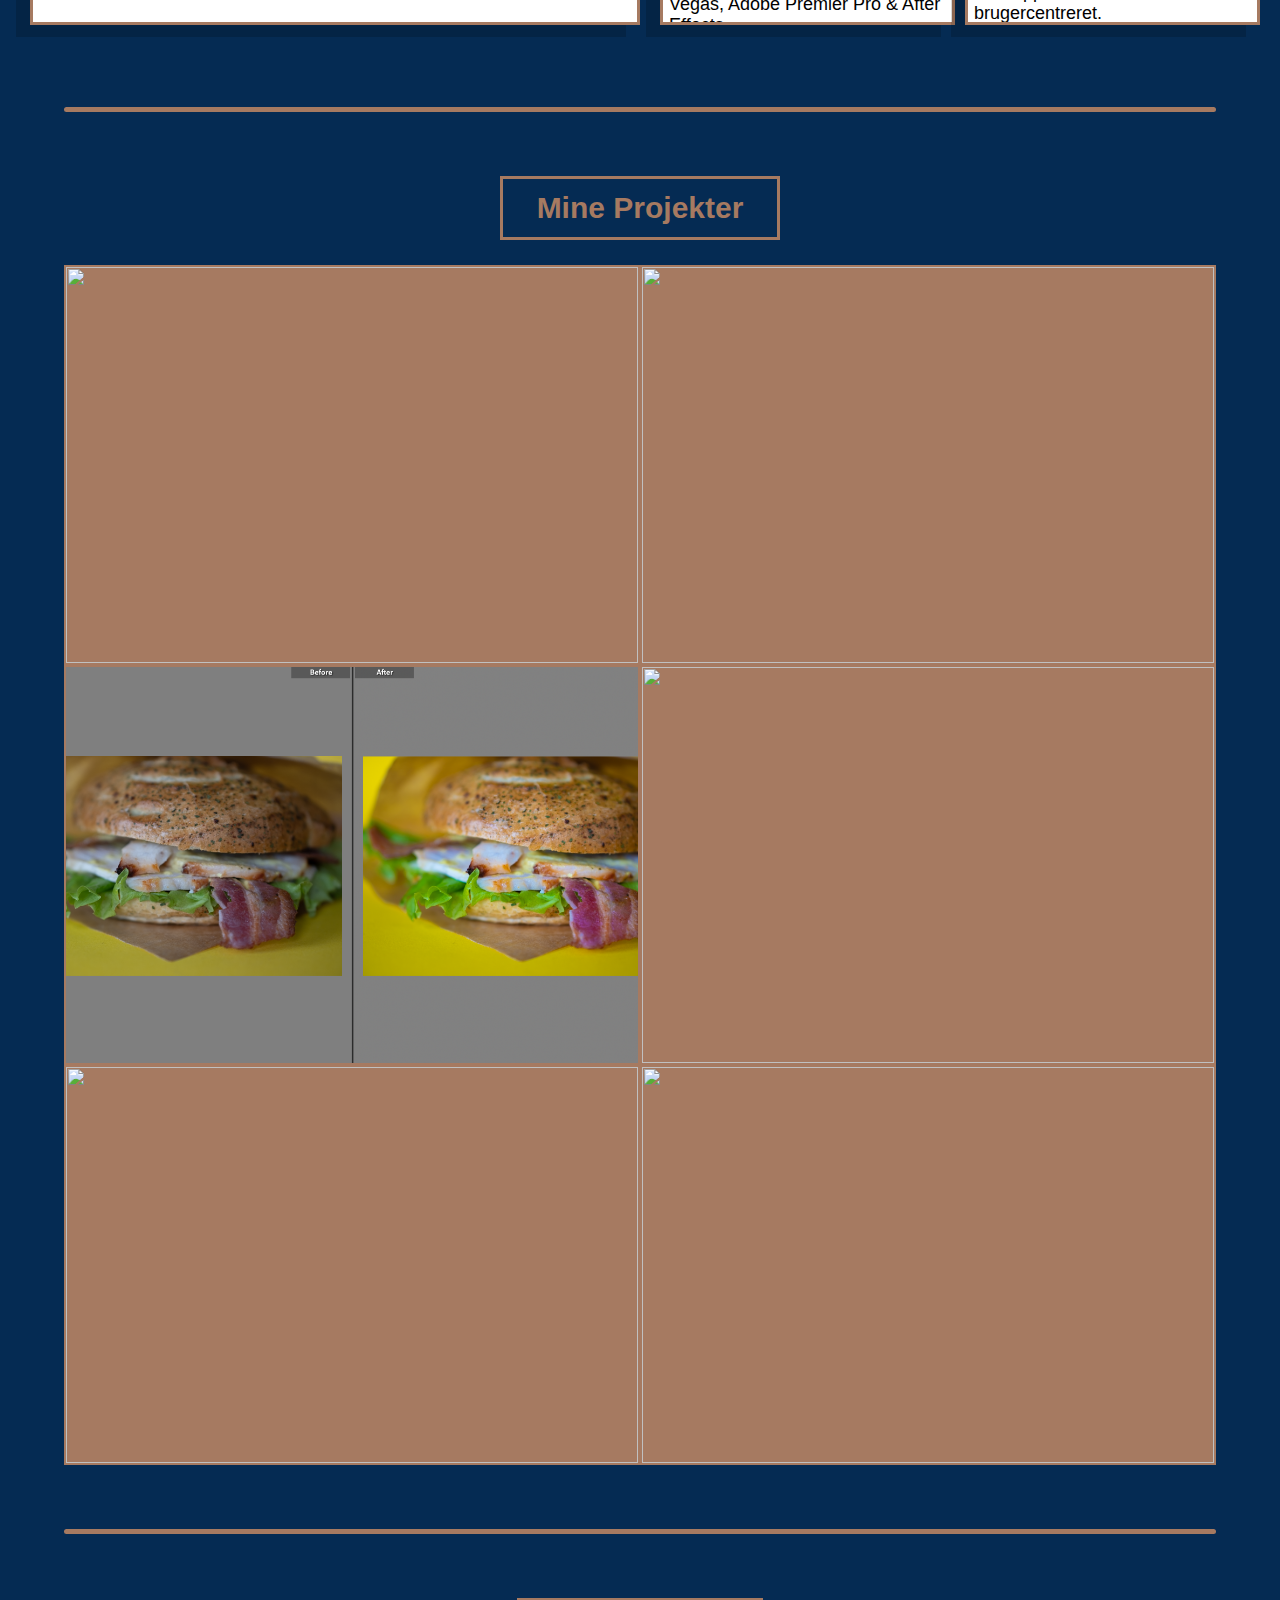
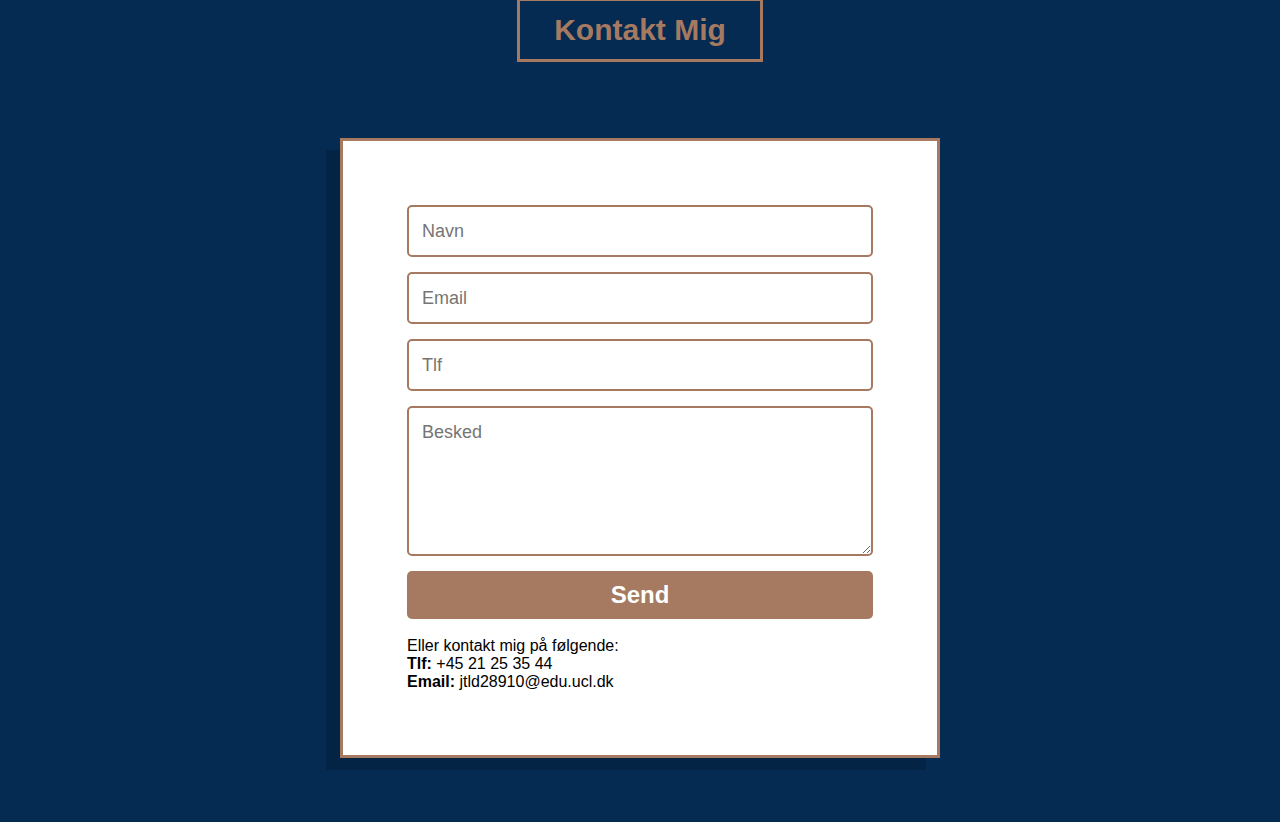
==== commit 460224bc: "færdig med siden -portfolio sider" ====
--- a/index.html
+++ b/index.html
@@ -61,16 +61,23 @@
 
     <section class="about">
 
-    <div class="ommig"><p>Om mig</p></div>
+    <div class="titel">
+    <div class="titel-txt"><p>Om mig</p></div>
+    </div>
 
     <div class="split2">
+      
       <div class="en">
         <div><p>Hej!<br><br>
           Mit navn er Jacky Doan og jeg er en multimediedesign studerende fra UCL, og har en flair inden for især design og content. 
           <br><br>
-          Jeg har på uddannelsen lært en masse omkring grafisk design, foto, video, animation, redigering & kodning som kan være relevant for dig der leder efter en ny indflydelse på dit medie eller hjemmeside.
+          Jeg har på uddannelsen lært en masse omkring grafisk design, foto, video, animation, redigering & 
+          kodning som kan være relevant for dig der leder efter en ny indflydelse på dit medie eller hjemmeside.
           <br><br>
-          Jeg har siden jeg var barn altid haft stor interesse for den digitale verden og hvor meget den fylder i vores hverdage. Jeg har i mange år eksperimenteret med hjemmelavet medie og design, men har forøget mine færdigheder på et mere professionelt niveau under uddannelsen.</div>
+          Siden jeg var barn har jeg altid haft stor interesse for den digitale verden og hvor meget den fylder i vores hverdage.
+           Jeg har i mange år eksperimenteret med hjemmelavet medie og design, 
+           men har forøget mine færdigheder på et mere 
+           professionelt niveau under uddannelsen.</div>
         </p>
         </div>
 
@@ -139,7 +146,9 @@
 
   <!-- Projekter -->
 
-    <div class="mineprojekter"><p>Mine Projekter</p></div>
+  <div class="titel">
+    <div class="titel-txt"><p>Mine Projekter</p></div>
+    </div>
 
     <section class="projects">
 
@@ -157,22 +166,22 @@
 
         <!--Portfolio item 3-->
         <a href="portfolio-item3.html" class="portfolio-item">
-          <img src="images/portfolio-template.jpg" alt="" class="portfolio-img">
+          <img src="images/imgeditsandwich2.PNG" alt="" class="portfolio-img">
       </a>
 
         <!--Portfolio item 4-->
         <a href="portfolio-item4.html" class="portfolio-item">
-          <img src="images/portfolio-template.jpg" alt="" class="portfolio-img">
+          <img src="" alt="" class="portfolio-img">
       </a>
 
         <!--Portfolio item 5-->
         <a href="portfolio-item5.html" class="portfolio-item">
-          <img src="images/portfolio-template.jpg" alt="" class="portfolio-img">
+          <img src="" alt="" class="portfolio-img">
       </a>
 
         <!--Portfolio item 6-->
         <a href="portfolio-item6.html" class="portfolio-item">
-          <img src="images/portfolio-template.jpg" alt="" class="portfolio-img">
+          <img src="" alt="" class="portfolio-img">
       </a>
 
       </div>
@@ -180,14 +189,14 @@
     </div>
 </section>
 
-    <div class="line"></div>
-    
-    
-
   <!-- Kontakt -->
-
-    <div class="kontakt"><p>Kontakt</p></div>
-    <footer id="footer">
+    <div class="line" id="footer"></div>
+
+    <div class="titel">
+      <div class="titel-txt"><p>Kontakt Mig</p></div>
+      </div>
+
+    <footer>
 
       <form>      
         <input name="name" type="text" class="feedback-input" placeholder="Navn" />   
--- a/style.css
+++ b/style.css
@@ -5,10 +5,6 @@
   --lightgrey: #c5c6c7;
   --orange: #a67a61;
   --grey: #6E6E74;
-}
-
-img {
-  width: 100%;
 }
 
 /* SITE */
@@ -25,7 +21,6 @@
 }
 body {
   background: var(--background);
-  height: 1000px;
   overflow-x: hidden;
 }
 
@@ -75,7 +70,7 @@
   background-size: cover;
 }
 
-@media (min-width: 991px) {
+@media (min-width: 768px) {
   header .toggle {
     display: none;
   }
@@ -87,7 +82,7 @@
   color: var(--lightgrey);
 }
 
-@media (max-width: 991px) {
+@media (max-width: 768px) {
   nav {
     display: none;
   }
@@ -104,14 +99,13 @@
 nav ul a {
   padding: 20px 20px;
   text-decoration: none;
-  color: #fdab7b;
+  color: #fff;
   font-weight: bold;
 }
 
 nav ul a:hover {
-  color: rgb(255, 255, 255);
-}
-
+  color: #3f8ffc;
+}
 
 /* --- SIDEBAR --- */
 
@@ -245,10 +239,10 @@
   color: var(--lightgrey);
 }
 
+
 @media (max-width: 991px) {
   
 .hero {
-    height: 40%;
     width: 100%;;
   }
 
@@ -270,9 +264,39 @@
 
 }
 
+@media only screen and (max-width: 375px) {
+  .hero {
+  height: 400px;
+  }
+
+  .titel {
+    text-align: center;
+  }
+
+  .hero-txt h1 {
+  font-size: 25px;
+  left: 90%;
+  bottom: 5%;
+  }
+
+  .hero-txt p {
+  font-size: 25px;
+  right: 10%;
+  }
+  
+  .contactBtn {
+    font-size: 15px;
+  }
+
+}
+
 /* --- About --- */
 
-.ommig {
+.titel {
+  text-align: center;
+}
+
+.titel-txt {
   font-family: "futura-pt", sans-serif;
   font-style: normal;
   color: var(--orange);
@@ -284,9 +308,7 @@
   text-decoration: none;
   background: transparent;
   padding: 12px 34px;
-  margin-left: 45%;
   margin-bottom: 2%;
-  
 }
 
 .split2 {
@@ -299,15 +321,20 @@
 
 .en {
   display: flex;
-  height: 100%;
+  height: 96%;
   background-color: white;
   margin: 10px;
   padding: 10px;
   width: 50%;
   border: 3px solid var(--orange);
-  font-size: 1.5vw;
+  font-size: 24px;
   box-shadow: -14px 12px 0px rgba(0, 0, 0, 0.16);
   font-family: 'futura-pt', sans-serif;
+  overflow: scroll;
+}
+
+.en p {
+  margin-top: 10%;
 }
 
 .seks {
@@ -330,6 +357,8 @@
   position: relative;
   display: flex;
   flex-direction: column;
+  overflow: scroll;
+  font-size: 18px;
 }
 
 .box-txt {
@@ -348,46 +377,65 @@
   max-width: 100%;
 }
 
-@media (max-width: 991px) {
-  .split2 {
-    flex-direction: column;
-  }
-
-  .en {
-    width: 96%;
-    margin-right: 10px;
-    font-size: 12px;
-  }
-
-  .seks {
-    width: 96%;
-    height: 100%;
-    font-size: 12px;
-  }
-
-  .ommig {
-    font-size: 16px;
-  }
+
+/* --- Media tags --- */
+@media only screen and (max-width: 1030px) {
+
+.en p {
+font-size: 18px;
+}
+
+.split2 {
+  flex-direction: column;
+  height: 1200px;
+}
+
+.en {
+  width: 98%;
+}
+
+.seks {
+  width: 99%;
+  height: 100%;
+  }
+
+}
+
+@media only screen and (max-width: 540px) {
+
+.seks {
+  flex-direction: column;
+  width: 98%;
+}
+
+.split2 {
+  margin-bottom: 850px;
+}
+
+}
+
+@media only screen and (max-width: 375px) {
+
+.en {
+  width: 96%;
+}
+
+.seks {
+  width: 96%;
+}
+
+.en p {
+  font-size: 16px;
+}
+
+.box1, .box2, .box3, .box4, .box5, .box6 { 
+ font-size: 16px; 
+}
 
 }
 
 /* --- Projekter --- */
 
-.mineprojekter {
-  font-family: "futura-pt", sans-serif;
-  font-style: normal;
-  color: var(--orange);
-  font-weight: bold;
-  font-size: 30px;
-  position: relative;
-  border: 3px solid var(--orange);
-  display: inline-block;
-  text-decoration: none;
-  background: transparent;
-  padding: 12px 34px;
-  margin-left: 42%;
-  margin-bottom: 2%;
-}
 
 .projects {
   margin-left: 5%;
@@ -403,17 +451,43 @@
   background: var(--orange);
   overflow: hidden;
   height: 400px;
+  border: 2px solid var(--orange);
 }
 
 .portfolio-img {
   transition: transform 750ms cubic-bezier(.5, 0, .5, 1),
   opacity 250ms linear;
+  width: 100%;
+  height: 100%;
+  object-fit: cover;
 }
 
 .portfolio-img:hover {
   transform: scale(1.2);
   opacity: .75;
 }
+
+@media only screen and (max-width: 540px) {
+  .portfolio {
+    grid-template-columns: repeat(auto-fit, minmax(375px, 1fr));
+  }
+}
+
+
+/* Mobil version */
+@media only screen and (max-width: 375px) {
+
+.portfolio-item {
+  width: 337px;
+}
+
+.titel {
+  margin-top: 10%;
+  margin-bottom: 8%;
+}
+
+}
+
 
 /* Individual portfolio item styles */
 
@@ -421,7 +495,7 @@
   margin-top: 10%;
   margin-left: 5%;
   margin-right: 5%;
-  padding: 2%;
+  padding: 5%;
   background-color: white;
   border: 5px solid var(--orange);
   box-shadow: -14px 12px 0px rgba(0, 0, 0, 0.16);
@@ -434,46 +508,42 @@
 
 .portfolio-item-individual p, h1 {
   max-width: 1000px;
-  margin-left: 2%;
-  font-size: 28px;
+  margin-top: 10px;
+  margin-bottom: 10px;
+  font-size: 22px;
 }
 
 .gap {
-  height: 7%;
-}
-
-
-/* --- Kontakt --- */
+  margin-top: 5%;
+}
+
+.portfolio-item-individual img {
+  width: 100%;
+  height: auto;
+  object-fit: scale-down;
+}
+
+.img-column {
+  float: left;
+  width: 25%;
+}
+
+.portfolio-container p {
+  display: inline-block;
+}
+
+@media (max-width: 375px) {
+  .portfolio-container p {
+    font-size: 16px;
+  }
+}
+
+
+  /* --- Kontakt --- */
 
 .footer {
   height: 700px;
 }
-
-.kontakt {
-  font-family: "futura-pt", sans-serif;
-  font-style: normal;
-  color: var(--orange);
-  font-weight: bold;
-  font-size: 30px;
-  position: relative;
-  border: 3px solid var(--orange);
-  display: inline-block;
-  text-decoration: none;
-  background: transparent;
-  padding: 12px 34px;
-  margin-left: 45%;
-  margin-bottom: 2%;
-}
-
-/*.contact-box {
-  width: 500px;
-  height: 500px;
-  background-color: #fff;
-  border: 3px solid var(--orange);
-  top: 50%;
-  left: 50%;
-  position: relative;
-}*/
 
 form { 
   max-width:600px; 
@@ -501,7 +571,9 @@
   outline:0;
 }
 
-.feedback-input:focus { border:2px solid #CC4949; }
+.feedback-input:focus { 
+  border:2px solid #CC4949; 
+}
 
 textarea {
   height: 150px;
@@ -524,4 +596,16 @@
   margin-top:-4px;
   font-weight:700;
 }
-[type="submit"]:hover { background:#CC4949; }+
+[type="submit"]:hover { 
+  background:#CC4949; 
+}
+
+/* Mobil version */
+@media only screen and (max-width: 375px) {
+
+form {
+  max-width: 300px;
+}
+  
+}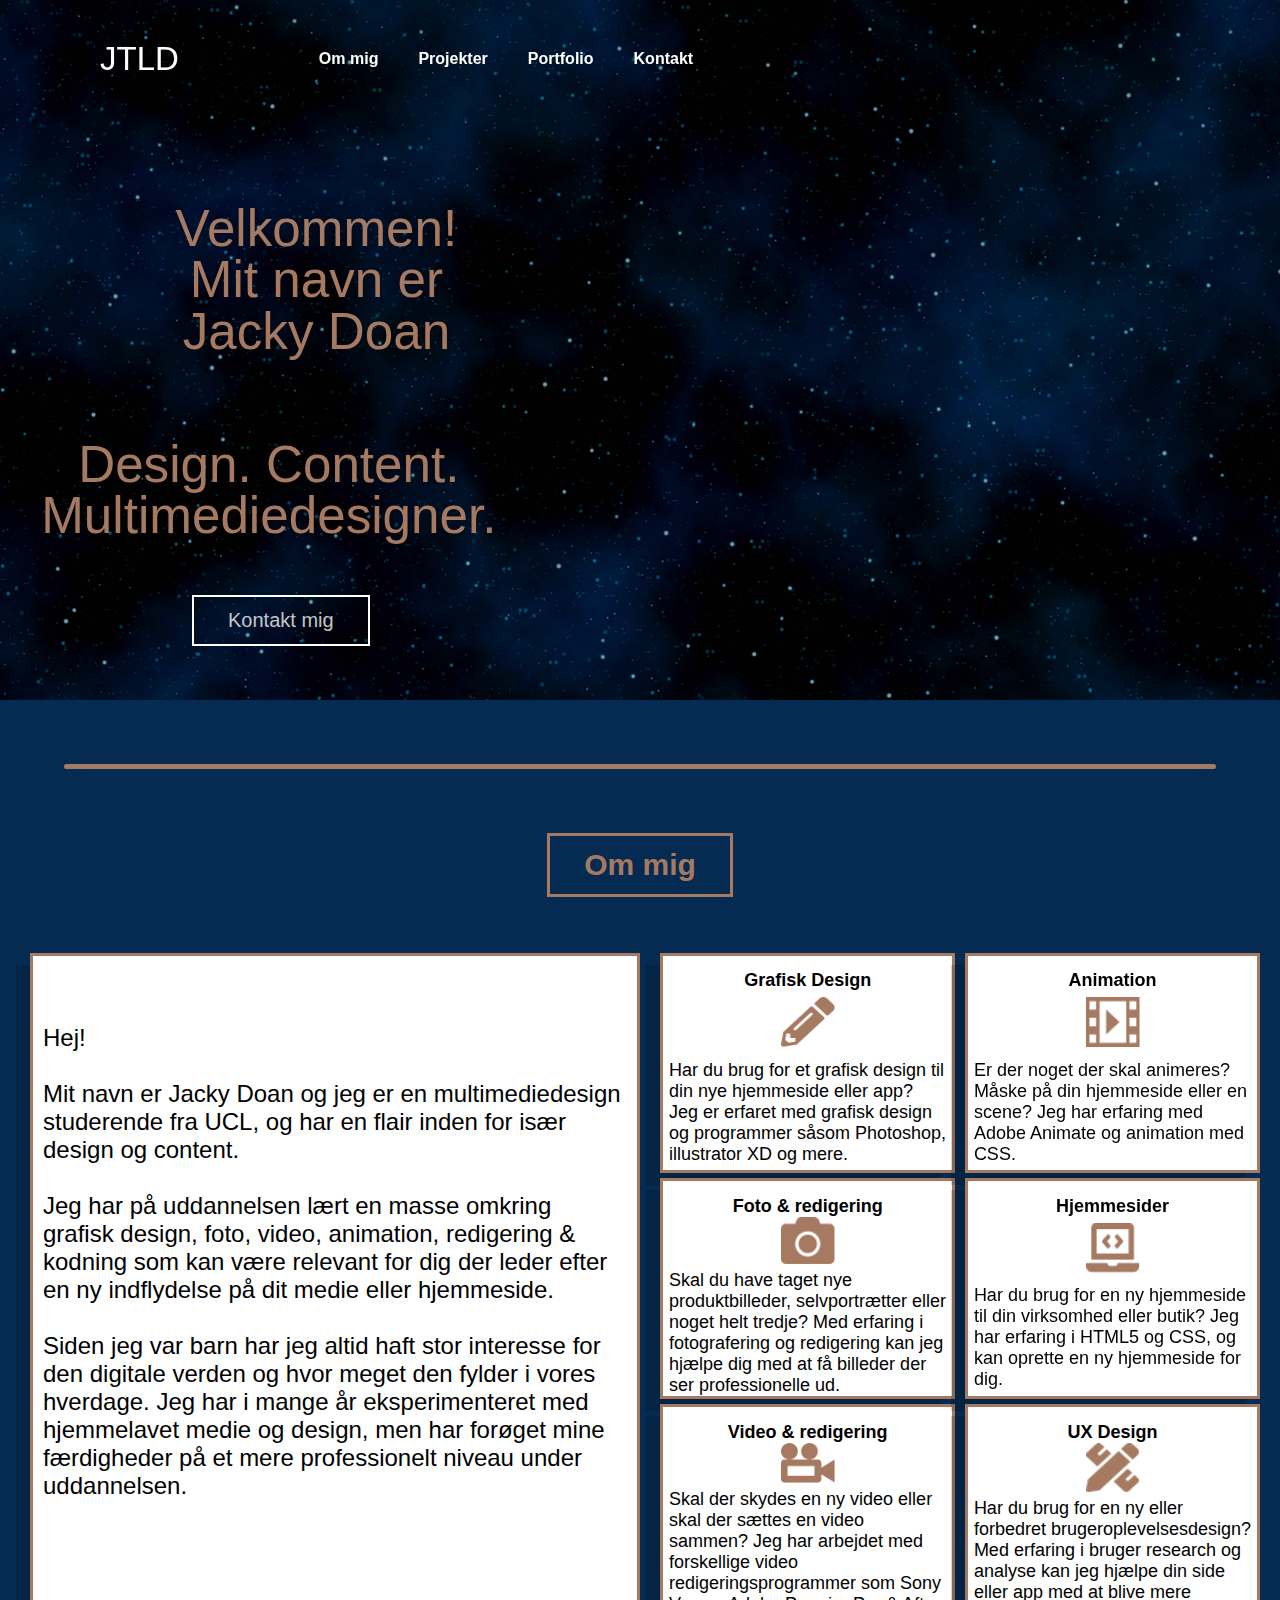
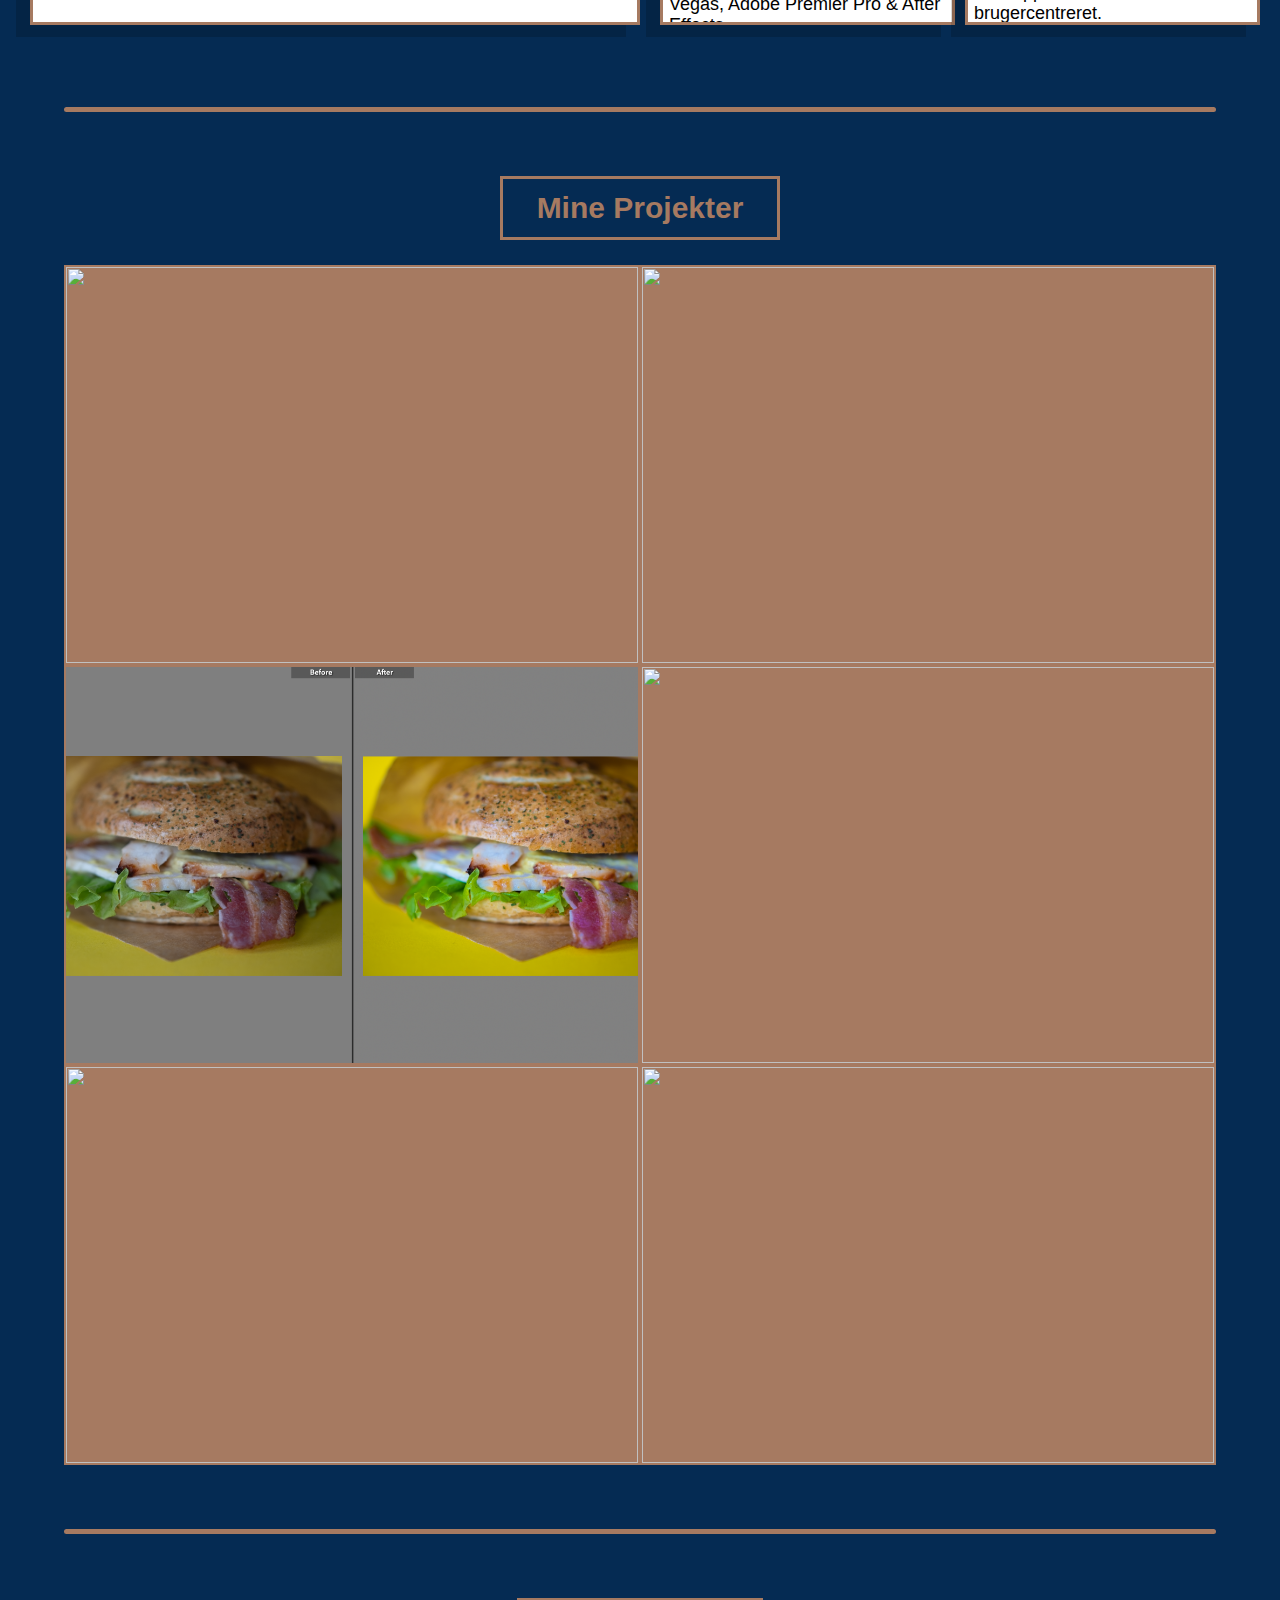
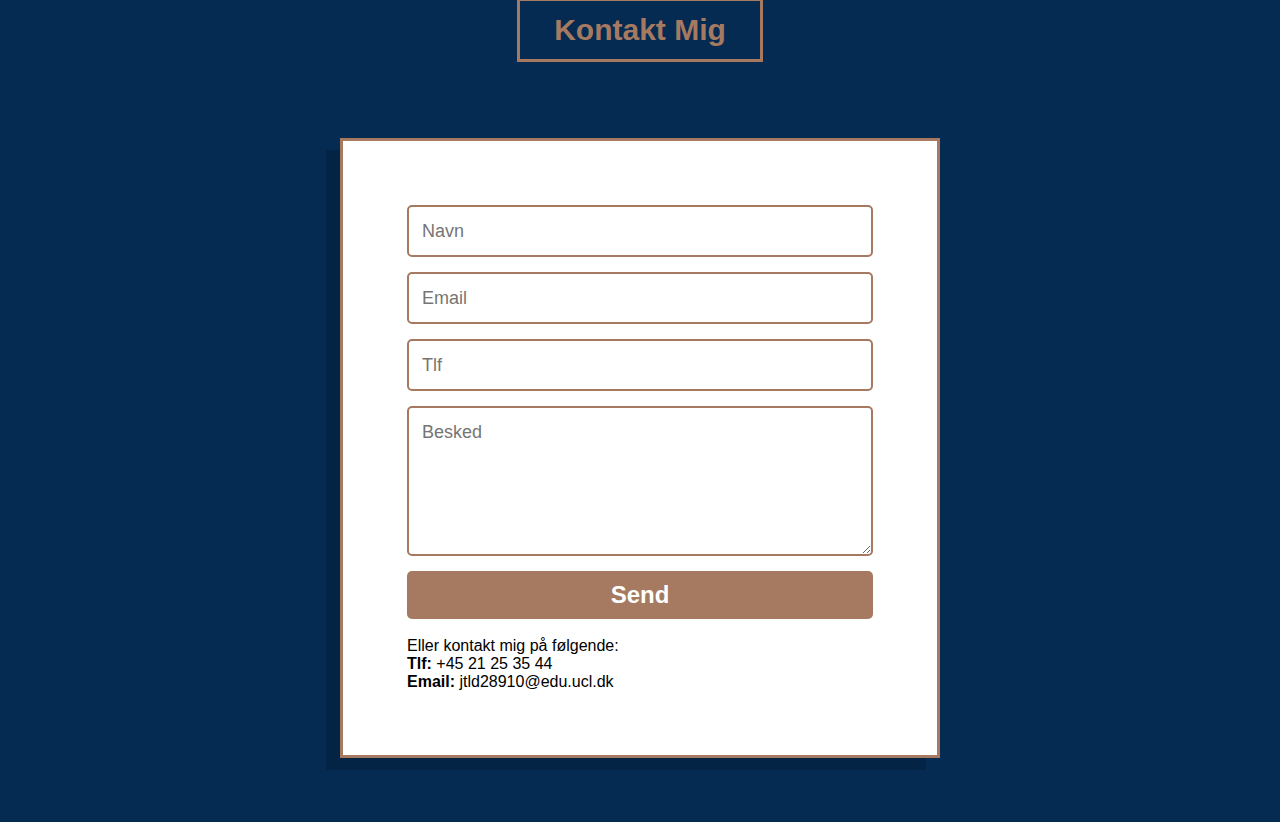
==== commit 654d53f7: "Færdig???" ====
--- a/index.html
+++ b/index.html
@@ -171,17 +171,17 @@
 
         <!--Portfolio item 4-->
         <a href="portfolio-item4.html" class="portfolio-item">
-          <img src="" alt="" class="portfolio-img">
+          <img src="images/mobilappmockup.png" alt="" class="portfolio-img">
       </a>
 
         <!--Portfolio item 5-->
         <a href="portfolio-item5.html" class="portfolio-item">
-          <img src="" alt="" class="portfolio-img">
+          <img src="images/Mockupani.png" alt="" class="portfolio-img">
       </a>
 
         <!--Portfolio item 6-->
         <a href="portfolio-item6.html" class="portfolio-item">
-          <img src="" alt="" class="portfolio-img">
+          <img src="images/videomockup.png" alt="" class="portfolio-img">
       </a>
 
       </div>
--- a/style.css
+++ b/style.css
@@ -79,7 +79,7 @@
   display: flex;
   font-size: 33px;
   text-decoration: none;
-  color: var(--lightgrey);
+  color: white;
 }
 
 @media (max-width: 768px) {
@@ -537,6 +537,24 @@
     font-size: 16px;
   }
 }
+
+.hund {
+  width:450px;
+  height:383px;
+  background-image: url("images/spritesheet3.png");
+  margin: 2% auto;
+  animation: play 1s steps(9) infinite;
+  
+}
+
+@keyframes play {
+  0% {
+  background-position: 0 0;
+}
+  100% { background-position: 0 -3456px;
+  }
+}
+
 
 
   /* --- Kontakt --- */
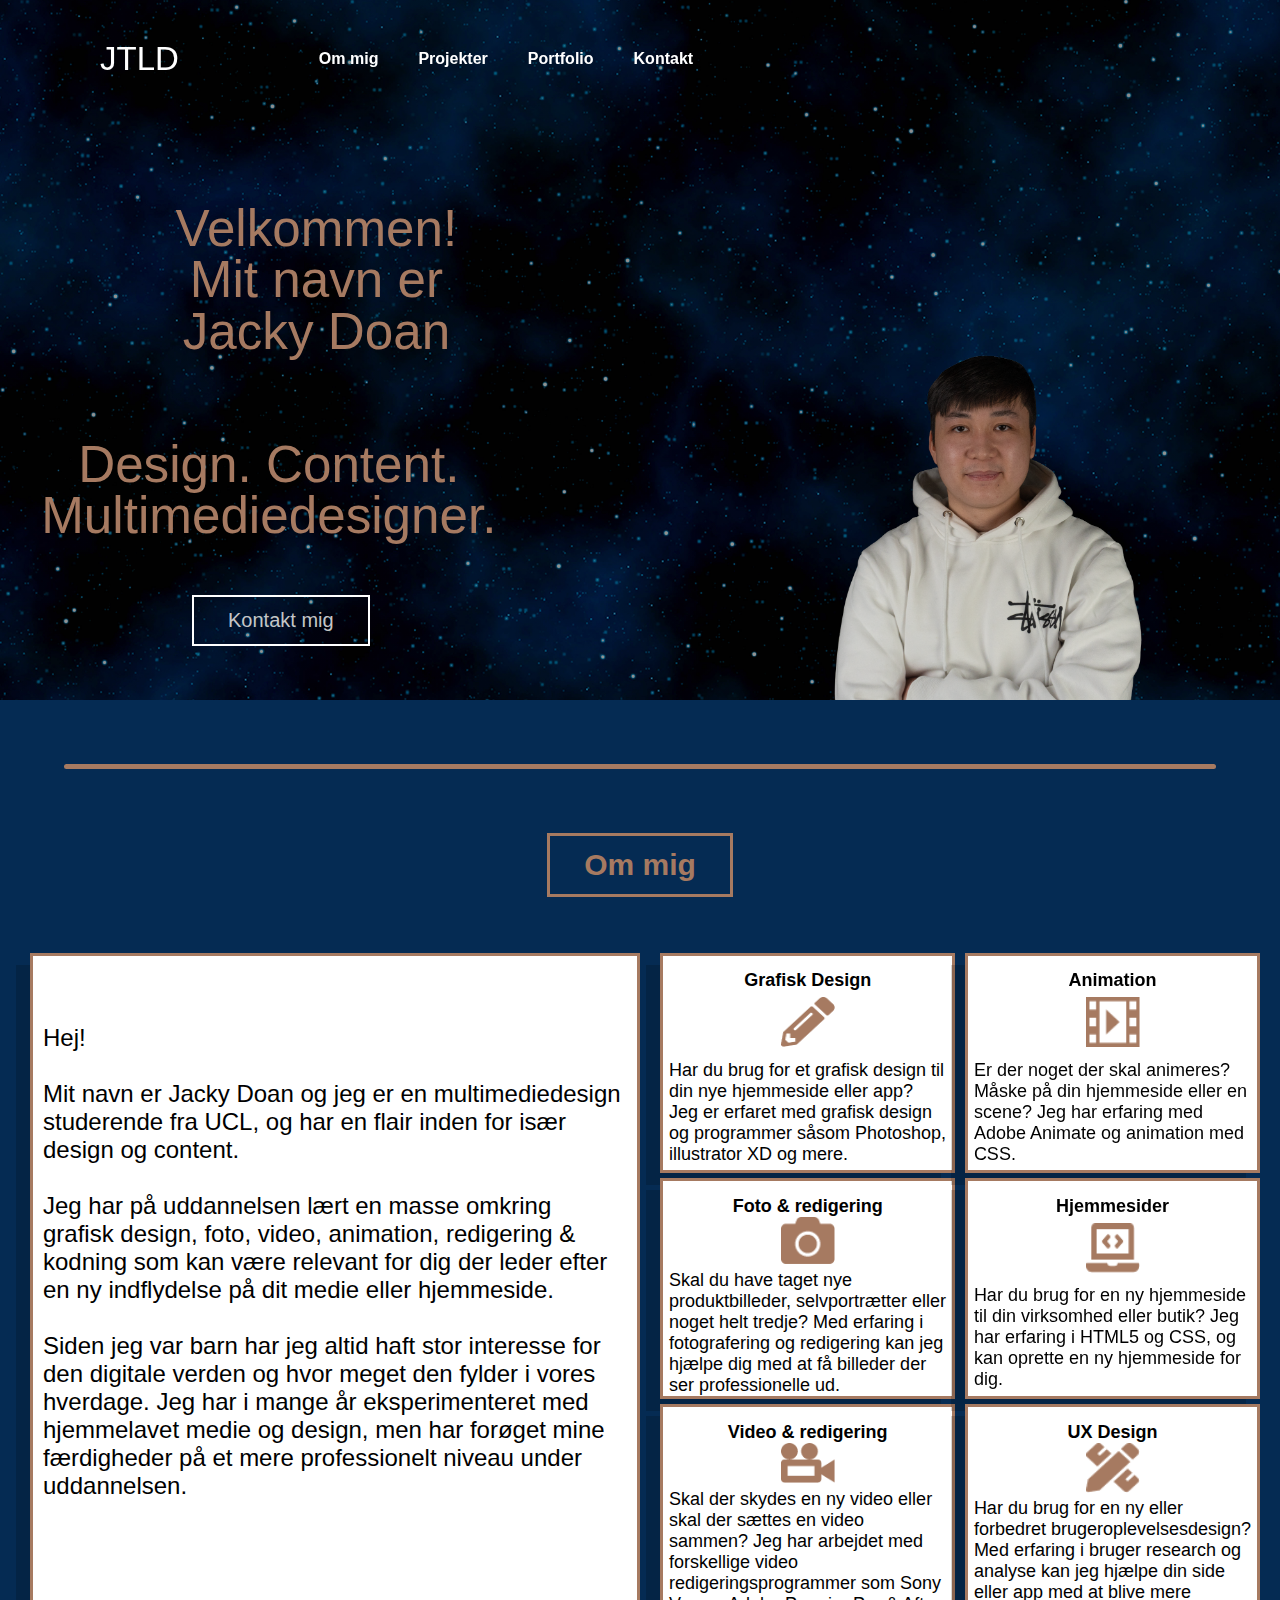
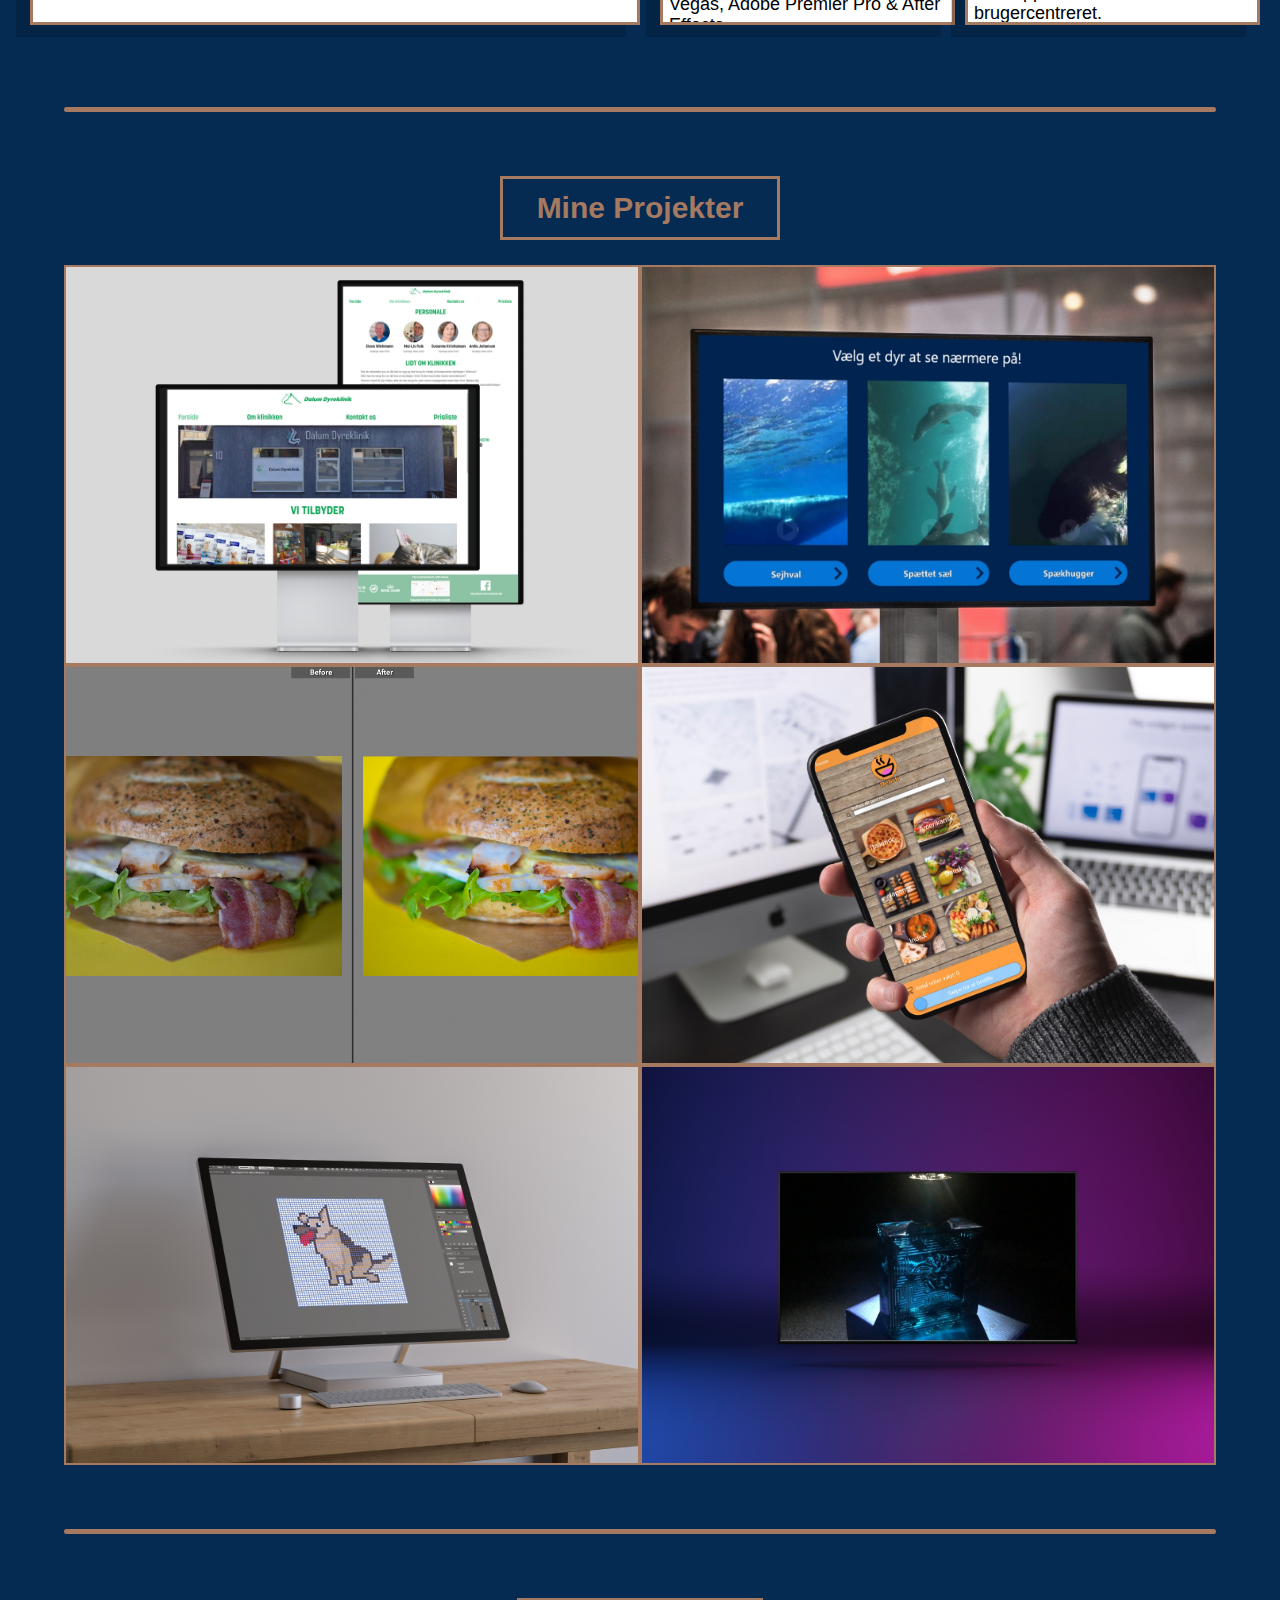
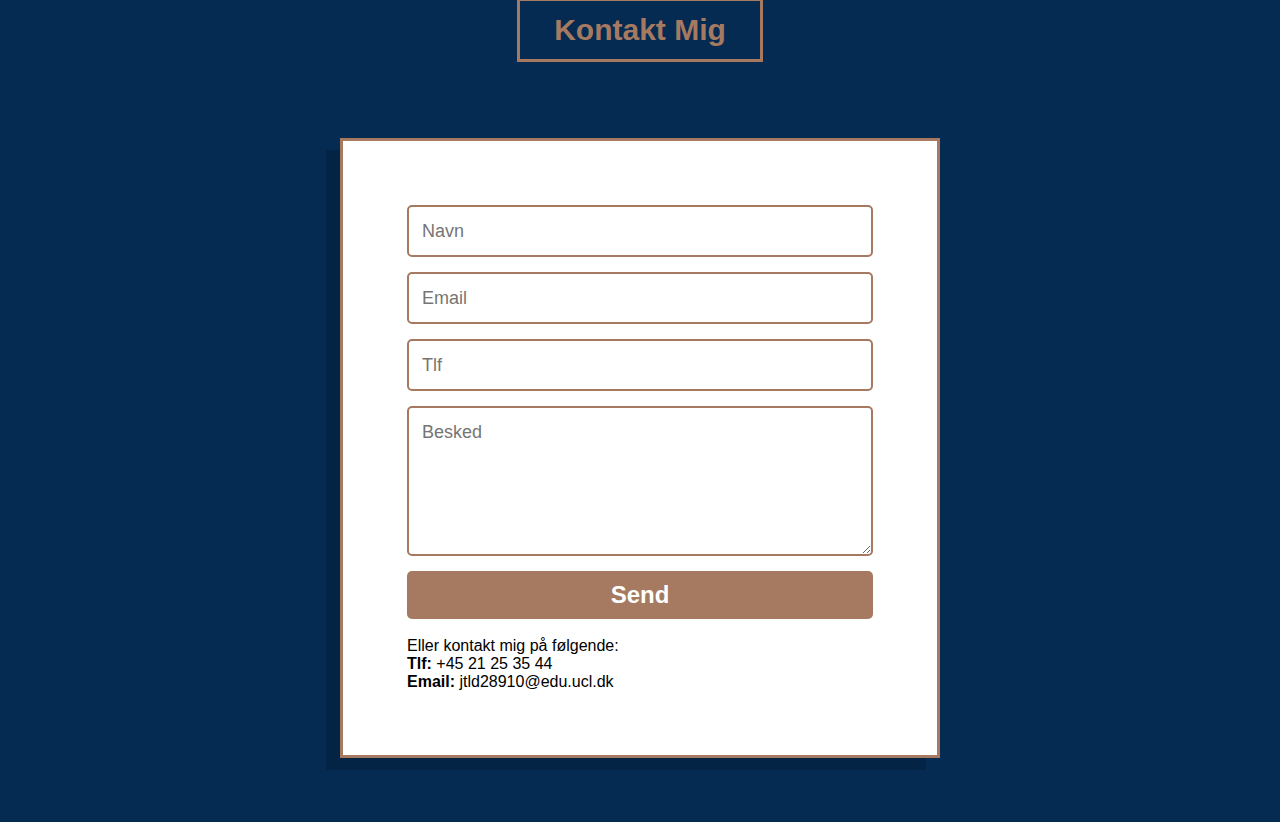
==== commit d7692bb5: "med optimerede billeder" ====
--- a/index.html
+++ b/index.html
@@ -77,15 +77,15 @@
           Siden jeg var barn har jeg altid haft stor interesse for den digitale verden og hvor meget den fylder i vores hverdage.
            Jeg har i mange år eksperimenteret med hjemmelavet medie og design, 
            men har forøget mine færdigheder på et mere 
-           professionelt niveau under uddannelsen.</div>
-        </p>
+           professionelt niveau under uddannelsen.</p>
+          </div>
         </div>
 
       <div class="seks">
         <div class="boxes">
           <div class="box1">
             <h4 class="skills-title">Grafisk Design</h4>
-              <img src="images/pencil-alt.png" class="skills-img"/>
+              <img src="images/pencil-alt.png" alt="pen-icon" class="skills-img"/>
             <p class="box-txt">Har du brug for et grafisk design til din
             nye hjemmeside eller app? Jeg er 
             erfaret med grafisk design og
@@ -95,7 +95,7 @@
 
           <div class="box2">
             <h4 class="skills-title">Foto & redigering</h4>
-              <img src="images/camera.png" class="skills-img"/>
+              <img src="images/camera.png" alt="cam-icon" class="skills-img"/>
             <p class="box-txt">Skal du have taget nye produktbilleder,
             selvportrætter eller noget helt tredje?
             Med erfaring i fotografering og 
@@ -105,7 +105,7 @@
 
           <div class="box3">
             <h4 class="skills-title">Video & redigering</h4>
-              <img src="images/metro-video-camera.png" class="skills-img"/>
+              <img src="images/metro-video-camera.png" alt="vcam-icon" class="skills-img"/>
             <p class="box-txt">Skal der skydes en ny video eller skal der
             sættes en video sammen? Jeg har arbejdet
             med forskellige video redigeringsprogrammer 
@@ -117,7 +117,7 @@
         <div class="boxes">
           <div class="box4">
             <h4 class="skills-title">Animation</h4>
-            <img src="images/metro-film.png" class="skills-img"/>
+            <img src="images/metro-film.png" alt="film-icon" class="skills-img"/>
             <p class="box-txt">Er der noget der skal animeres? Måske 
             på din hjemmeside eller en scene?  Jeg
             har erfaring med Adobe Animate og 
@@ -125,7 +125,7 @@
 
           <div class="box5">
             <h4 class="skills-title">Hjemmesider</h4>
-            <img src="images/laptop-code.png" class="skills-img"/>
+            <img src="images/laptop-code.png" alt="laptop-icon" class="skills-img"/>
             <p class="box-txt">Har du brug for en ny hjemmeside til din 
             virksomhed eller butik? Jeg har erfaring i HTML5 og CSS, 
             og kan oprette en ny hjemmeside for dig.</p>
@@ -133,7 +133,7 @@
 
           <div class="box6">
             <h4 class="skills-title">UX Design</h4>
-            <img src="images/pencil-ruler.png" class="skills-img"/>
+            <img src="images/pencil-ruler.png" alt="penrul-icon" class="skills-img"/>
             <p class="box-txt">Har du brug for en ny eller forbedret 
               brugeroplevelsesdesign? Med erfaring i bruger research og analyse 
               kan jeg hjælpe din side eller app med at blive mere brugercentreret.</p></div>
@@ -155,38 +155,37 @@
       <div class="portfolio">
 
         <!--Portfolio item 1-->
-        <a href="portfolio-item.html" class="portfolio-item">
-            <img src="images/Monitor-Pro-Display-XDR-Mockup.png" class="portfolio-img">
+        <a href="portfolio-item.html" alt="portfolio-item" class="portfolio-item">
+            <img src="images/Optimized-Monitor-Pro-Display-XDR-Mockup.png" class="portfolio-img">
         </a>
 
         <!--Portfolio item 2-->
-        <a href="portfolio-item2.html" class="portfolio-item">
-          <img src="images/installationsprojektmockup.png" alt="" class="portfolio-img">
+        <a href="portfolio-item2.html" alt="portfolio-item" class="portfolio-item">
+          <img src="images/Optimized-installationsprojektmockup.png" alt="" class="portfolio-img">
       </a>
 
         <!--Portfolio item 3-->
-        <a href="portfolio-item3.html" class="portfolio-item">
+        <a href="portfolio-item3.html" alt="portfolio-item" class="portfolio-item">
           <img src="images/imgeditsandwich2.PNG" alt="" class="portfolio-img">
       </a>
 
         <!--Portfolio item 4-->
-        <a href="portfolio-item4.html" class="portfolio-item">
-          <img src="images/mobilappmockup.png" alt="" class="portfolio-img">
+        <a href="portfolio-item4.html" alt="portfolio-item" class="portfolio-item">
+          <img src="images/Optimized-mobilappmockup.png" alt="" class="portfolio-img">
       </a>
 
         <!--Portfolio item 5-->
-        <a href="portfolio-item5.html" class="portfolio-item">
-          <img src="images/Mockupani.png" alt="" class="portfolio-img">
+        <a href="portfolio-item5.html" alt="portfolio-item" class="portfolio-item">
+          <img src="images/Optimized-Mockupani.png" alt="" class="portfolio-img">
       </a>
 
         <!--Portfolio item 6-->
-        <a href="portfolio-item6.html" class="portfolio-item">
-          <img src="images/videomockup.png" alt="" class="portfolio-img">
-      </a>
-
-      </div>
-
-    </div>
+        <a href="portfolio-item6.html" alt="portfolio-item" class="portfolio-item">
+          <img src="images/Optimized-videomockup.png" alt="" class="portfolio-img">
+      </a>
+
+      </div>
+
 </section>
 
   <!-- Kontakt -->
--- a/style.css
+++ b/style.css
@@ -197,7 +197,7 @@
 }
 
 .hero-img {
-  background-image: url("images/portraet2.png");
+  background-image: url("images/portraet2_optimeret.png");
   position: relative;
   height: 100%;
   background-position: right bottom;
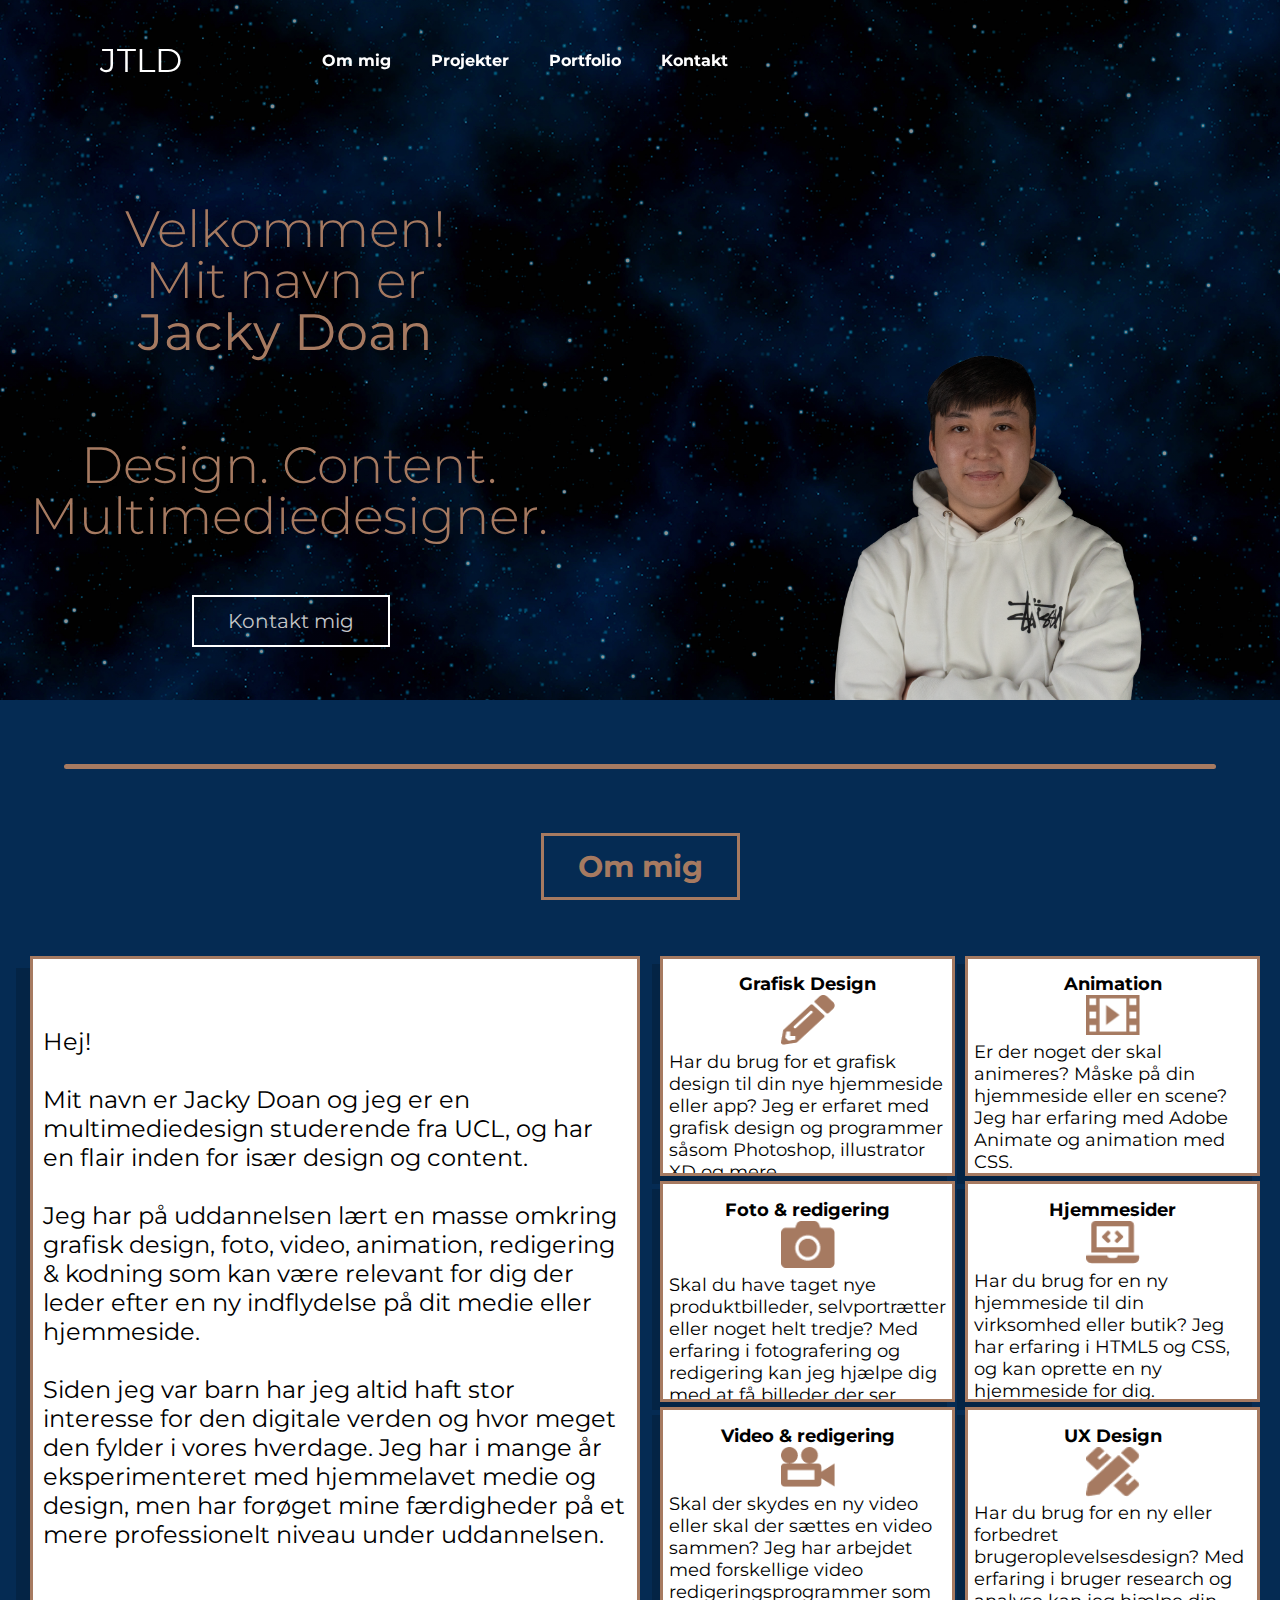
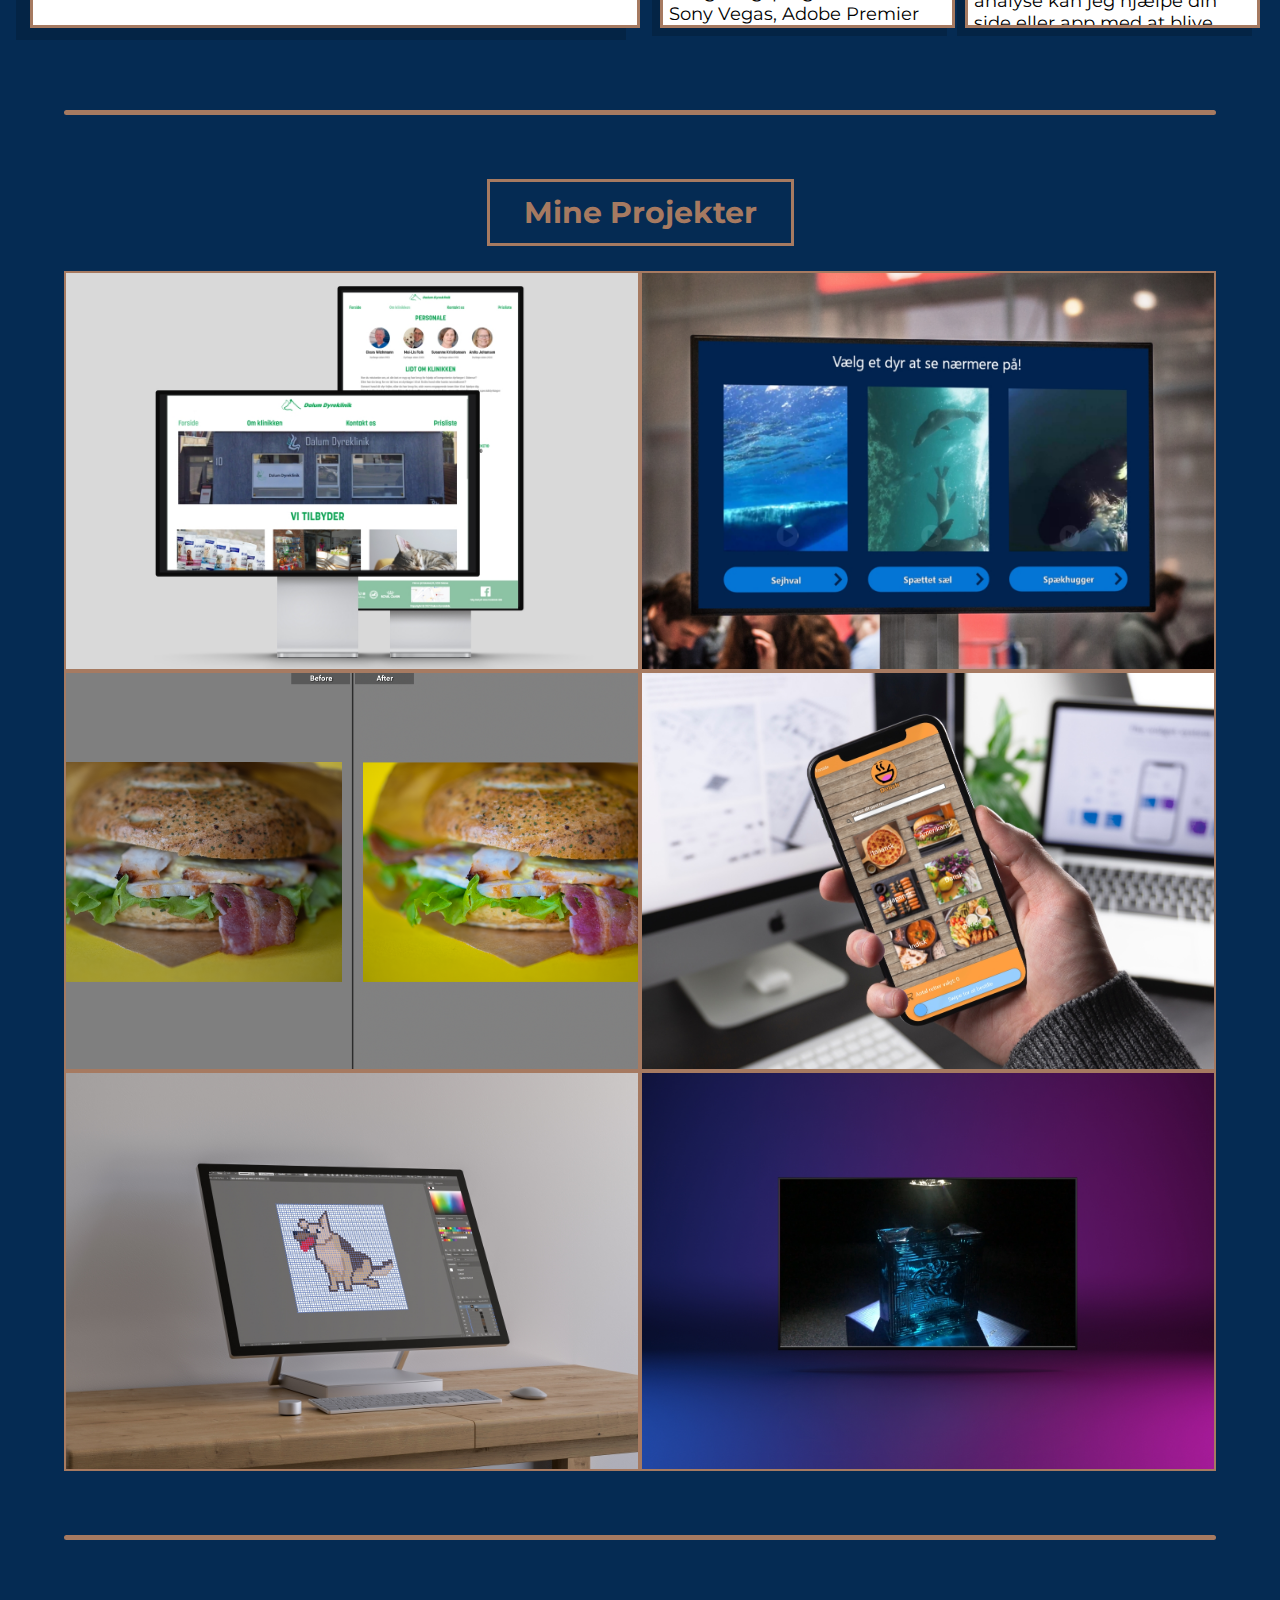
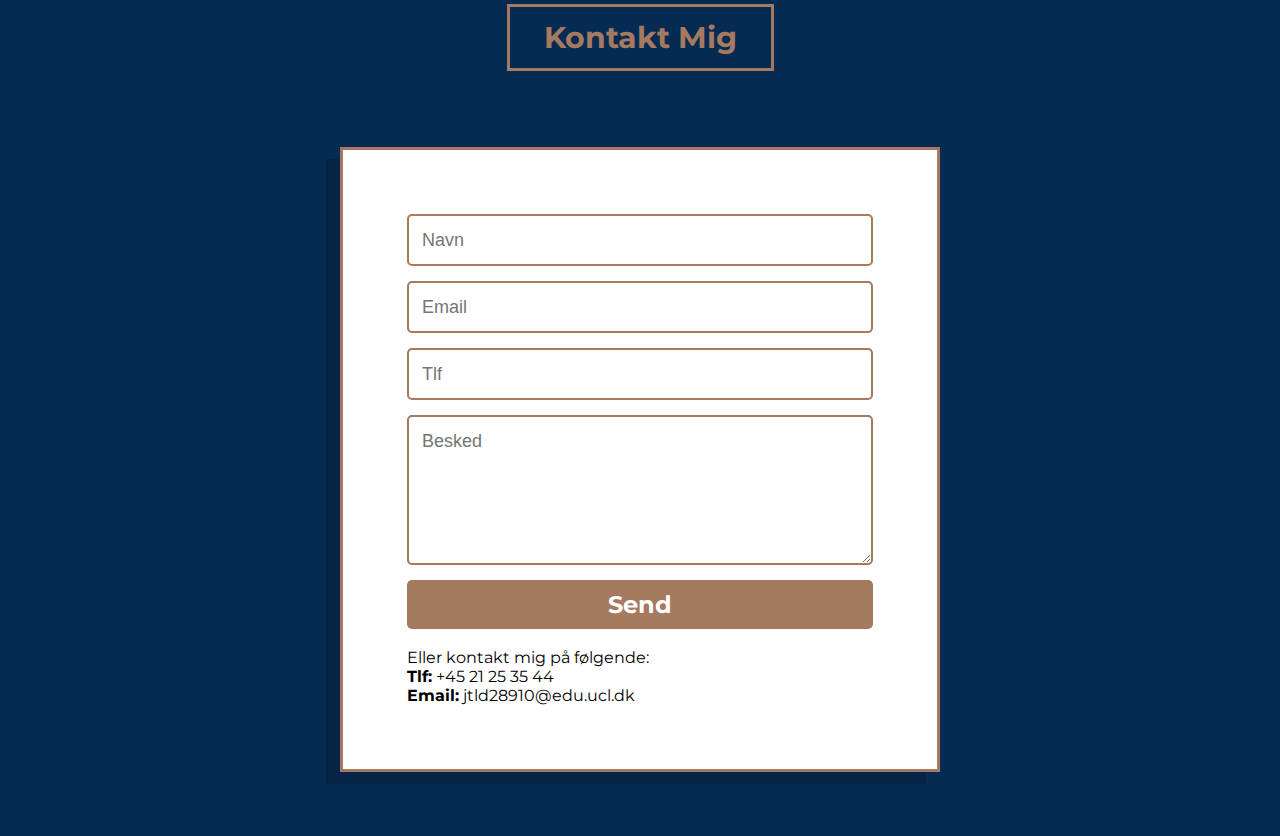
==== commit 30426b30: "Done" ====
--- a/index.html
+++ b/index.html
@@ -4,6 +4,9 @@
     <meta charset="UTF-8" />
     <meta name="viewport" content="width=device-width, initial-scale=1.0" />
     <link rel="stylesheet" type="text/css" href="style.css" />
+    <link rel="preconnect" href="https://fonts.googleapis.com">
+    <link rel="preconnect" href="https://fonts.gstatic.com" crossorigin>
+    <link href="https://fonts.googleapis.com/css2?family=Montserrat:ital,wght@0,100;0,200;0,300;0,400;0,500;0,600;0,700;0,800;0,900;1,100;1,200;1,300;1,400;1,600;1,700;1,800;1,900&display=swap" rel="stylesheet">
     <title>Præsentationsportfolio</title>
   </head>
 
@@ -12,7 +15,7 @@
       <!--  header -->
       <header>
         <div>
-          <a href="#" class="logo">JTLD</a>
+          <a href="index.html" class="logo">JTLD</a>
           <nav>
             <ul>
               <li><a href="#about">Om mig</a></li>
--- a/style.css
+++ b/style.css
@@ -17,7 +17,7 @@
   padding: 0;
   box-sizing: border-box;
   scroll-behavior: smooth;
-  font-family: 'Montserrat', sans-serif;
+  font-family: 'Montserrat', 'sans-serif';
 }
 body {
   background: var(--background);
@@ -259,7 +259,7 @@
   }
 
   .contactBtn {
-  font-size: 2.5vw;
+  font-size: 20px;
 }
 
 }
@@ -353,7 +353,7 @@
   background-color: white;
   height: 32%;
   border: 3px solid var(--orange);
-  box-shadow: -14px 12px 0px rgba(0, 0, 0, 0.16);
+  box-shadow: -8px 8px 0px rgba(0, 0, 0, 0.16);
   position: relative;
   display: flex;
   flex-direction: column;
